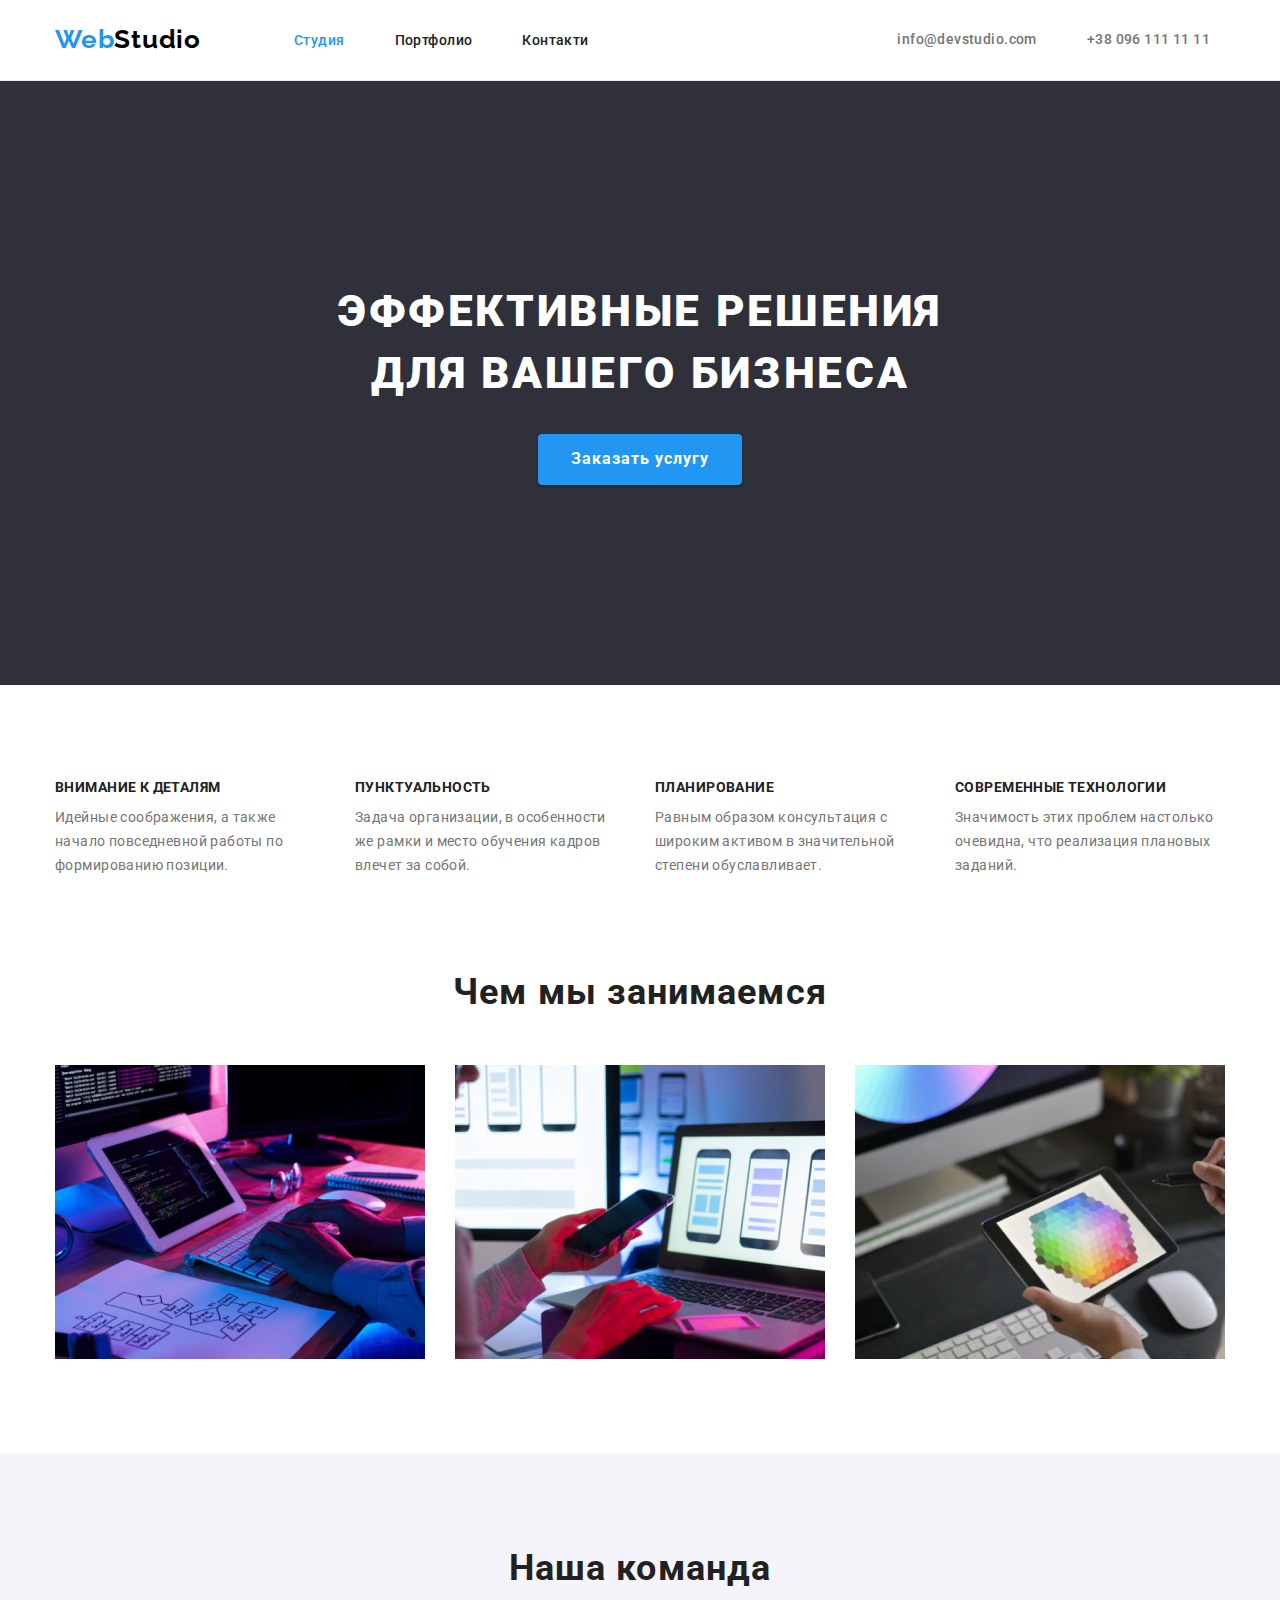
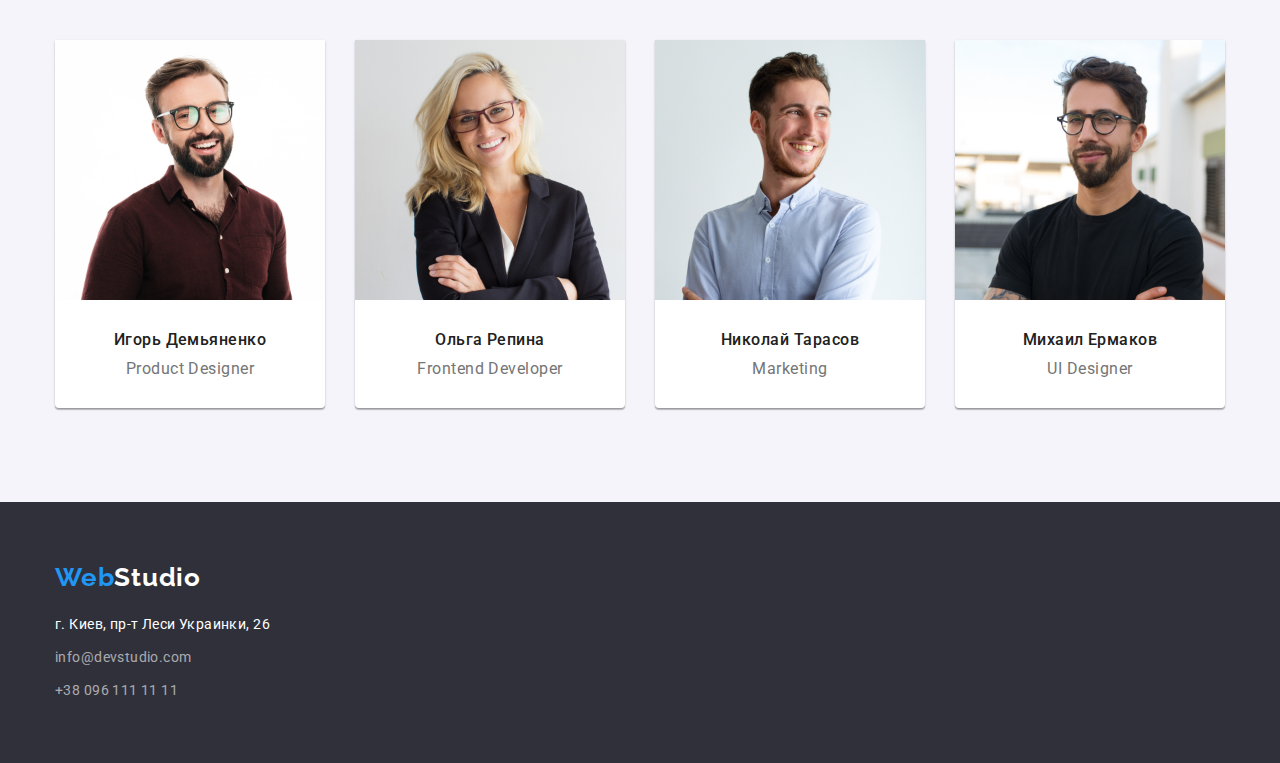
==== index.html @ 306a181d "Добавлен материал" ====
<!DOCTYPE html>
<html lang="ru">
  <head>
    <meta charset="UTF-8" />
    <meta http-equiv="X-UA-Compatible" content="IE=edge" />
    <meta name="viewport" content="width=device-width, initial-scale=1.0" />
    <link rel="preconnect" href="https://fonts.googleapis.com" />
    <link rel="preconnect" href="https://fonts.gstatic.com" crossorigin />
    <link rel="preconnect" href="https://fonts.googleapis.com" />
    <link rel="preconnect" href="https://fonts.gstatic.com" crossorigin />
    <link
      rel="stylesheet"
      href="https://cdnjs.cloudflare.com/ajax/libs/modern-normalize/1.0.0/modern-normalize.min.css"
    />
    <link rel="stylesheet" href="css/slyles.css" />
    <link
      href="https://fonts.googleapis.com/css2?family=Roboto:wght@400;500;700;900&display=swap"
      rel="stylesheet"
    />
    <link rel="preconnect" href="https://fonts.googleapis.com" />
    <link rel="preconnect" href="https://fonts.gstatic.com" crossorigin />
    <link
      href="https://fonts.googleapis.com/css2?family=Raleway:wght@700&display=swap"
      rel="stylesheet"
    />
    <link rel="stylesheet" href="css/slyles.css" />
    <title>Студия</title>
  </head>
  <body>
    <!--Шапка-->
    <header class="nav">
      <div class="container nav-container">
        <nav class="head-nav">
          <a class="logo" href="index.html">
            <span class="color-logo">Web</span>Studio</a
          >
          <ul class="navigation">
            <li class="item">
              <a class="list current" href="index.html">Студия</a>
            </li>
            <li class="item">
              <a class="list" href="portfolio.html">Портфолио</a>
            </li>
            <li class="item"><a class="list" href="#">Контакти</a></li>
          </ul>
        </nav>
        <ul class="contacts">
          <li class="item">
            <a class="header-list" href="mailto:info@devstudio.com"
              >info@devstudio.com</a
            >
          </li>
          <li class="item">
            <a class="header-list" href="tel:+380961111111"
              >+38 096 111 11 11</a
            >
          </li>
        </ul>
      </div>
    </header>
      <section class="section choice-section">
        <div class="container header-container">
          <h1 class="header">
            Эффективные решения для вашего бизнеса
          </h1>
          <button class="btn" type="button">Заказать услугу</button>
        </div>
      </section>
      <section class="section features-section">
        <div class="container features-container">
          <h2 class="visually-hidden">Особенности</h2>
          <ul class="main-list">
            <li class="item-list">
              <h3 class="action">Внимание к деталям</h3>
              <p class="description">
                Идейные соображения, а также начало повседневной работы по
                формированию позиции.
              </p>
            </li>
            <li class="item-list">
              <h3 class="action">Пунктуальность</h3>
              <p class="description">
                Задача организации, в особенности же рамки и место обучения
                кадров влечет за собой.
              </p>
            </li>
            <li class="item-list">
              <h3 class="action">Планирование</h3>
              <p class="description">
                Равным образом консультация с широким активом в значительной
                степени обуславливает.
              </p>
            </li>
            <li class="item-list">
              <h3 class="action">Современные технологии</h3>
              <p class="description">
                Значимость этих проблем настолько очевидна, что реализация
                плановых заданий.
              </p>
            </li>
          </ul>
        </div>
      </section>
      <section class="section about-section">
        <div class="container about-container">
          <h2 class="about">Чем мы занимаемся</h2>
          <ul class="img-box">
            <li class="img">
              <img
                src="images/box1.jpg"
                alt="написание кода"
                width="370"
                height="294"
              />
            </li>
            <li class="img">
              <img
                src="images/box2.jpg"
                alt="просмотр страницы с телефона"
                width="370"
                height="294"
              />
            </li>
            <li class="img">
              <img
                src="images/box3.jpg"
                alt="выбор цвета в цветовой гамме"
                width="370"
                height="294"
              />
            </li>
          </ul>
        </div>
      </section>
      <section class="section team-section">
        <div class="container team-container">
          <h2 class="team">Наша команда</h2>
          <ul class="title-team">
            <li class="img-team">
                  <img
                    src="images/img1.jpg"
                    alt="Игорь Демьяненко Product Designer"
                    width="270"
                    height="260"
                  />
                <div class="card-content">
                  <h3 class="person">Игорь Демьяненко</h3>
                  <p class="speciality">Product Designer</p>
                </div>
            </li>
            <li class="img-team">
                  <img
                    src="images/img2.jpg"
                    alt="Ольга Репина Frontend Developer"
                    width="270"
                    height="260"
                  />
                <div class="card-content">
                  <h3 class="person">Ольга Репина</h3>
                  <p class="speciality">Frontend Developer</p>
                </div>
            </li>
            <li class="img-team">
                  <img
                    src="images/img3.jpg"
                    alt="Николай Тарасов Marketing"
                    width="270"
                    height="260"
                  />
                <div class="card-content">
                  <h3 class="person">Николай Тарасов</h3>
                  <p class="speciality">Marketing</p>
                </div>
            </li>
            <li class="img-team">
                  <img
                    src="images/img4.jpg"
                    alt="Михаил Ермаков UI Designer"
                    width="270"
                    height="260"
                  />
                <div class="card-content">
                  <h3 class="person">Михаил Ермаков</h3>
                  <p class="speciality">UI Designer</p>
                </div>
            </li>
          </ul>
        </div>
      </section>
    </main>
    <footer class="footer">
      <div class="container footer-container">
        <a class="logo-fotter" href="index.html" >
            <span class="color-logo-fotter">Web</span>Studio</a
          >
        <address class="address-footer">
            <ul>
              <li class="address-list">
                <a class="contact-list" href="#"
                  ><span class="map">г. Киев, пр-т Леси Украинки, 26</span></a
                >
              </li>
              <li class="address-list">
                <a class="contact-list" href="mailto:info@devstudio.com "
                  >info@devstudio.com</a
                >
              </li>
              <li class="address-list">
                <a class="contact-list" href="tel:+380961111111"
                  >+38 096 111 11 11</a>
              </li>
            </ul>
        </address>
      </div>
    </footer>
  </body>
</html>
---- css/slyles.css ----
:root {
    --color-choice:#2F303A;
    --color-main:#FFFFFF;
    --color-blue:#2196F3;
    --color-footer:#2F303A;
    --fotter-list:#FFFFFF;
    --heder-list:#212121;
    --color-text:#757575;
    --color-logo:#000000;
    --color-fotter-contact:rgba(255, 255, 255, 0.6);
    --color-button:#F5F4FA;
    --cardset-gap: 30px;
    --box-shadow:0px 1px 3px rgba(0, 0, 0, 0.12),
        0px 1px 1px rgba(0, 0, 0, 0.14),
        0px 2px 1px rgba(0, 0, 0, 0.2);
    --box-radius:0px 0px 4px 4px;
    --button-radius:4px 4px 4px 4px;
    --border-color:#EEEEEE;
    --border-color-nav:#ECECEC;
}

body {
    font-family: Roboto, sans-serif;
    color: var(--color-text);
    background-color: var(--color-main);
    font-size: 14px;
    letter-spacing: 0.03em;

}
h1,
h2,
h3,
ul,
p,
ul {
    margin: 0px;
    padding: 0px;
    list-style-type: none;
}
img {
    display: block;
    max-width: 100%;
    height: auto;
}
address {
    font-style: normal;
    /* or */
    font-style: inherit;
}
.visually-hidden {
    position: absolute;
    white-space: nowrap;
    width: 1px;
    height: 1px;
    overflow: hidden;
    border: 0;
    padding: 0;
    clip: rect(0 0 0 0);
    clip-path: inset(50%);
    margin: -1px;
}

.container {
    width: 1200px;
    margin-left: auto;
    margin-right: auto;
    padding-left: 15px;
    padding-right: 15px;
    /*outline: 2px solid tomato;*/
}
/*--.section {
    padding-top: 96px;
    padding-bottom: 96px;
}--*/
/*--Навигация--*/
.nav {
    border-bottom-style: solid;
    border-bottom-color: var(--border-color-nav);
    border-width: 1px;
}
.nav-container {
    display: flex;
    align-items: center;

}
.navigation {
    display: flex;
    margin: 0;
    margin-left: 93px;
    padding: 0;
    align-items: center;
    }
.head-nav {
    display: flex;
    margin: 0;
}
.head-nav .logo {
    padding-top: 24px;
    padding-bottom: 25px;
}
.list {
    padding-top: 32px;
    padding-bottom: 32px;
}

.head-nav .item + .item {
    margin-left: 50px;
}
.contacts .item + .item {
    margin-left: 50px;
}
.contacts {
  display: flex;
  margin: 0;
  margin-left: auto;
  padding: 0;
  padding-left: 15px;
  padding-right: 15px
}
/*--Секции--*/
.section {
    padding-top: 94px;
    padding-bottom: 94px;
}
.header-container {
        width: 1200px;
        margin-left: auto;
        margin-right: auto;
        padding-left: 15px;
        padding-right: 15px;
}
.choice-section {
    display: block;
    text-align: center;
}
.choice-section {
    background-color: var(--color-choice);
    padding-bottom: 200px;
    padding-top: 200px;
}
.main-list {
    display: flex;
    flex-wrap: wrap;
}
.item-list {
    width: 270px;
    margin-right: 30px;
}
.item-list:nth-child(4n){
    margin-right: 0;
}

.header {
    font-weight: 900;
    font-size: 44px;
    line-height: 1.4;
    color: var(--color-main);
    text-transform: uppercase;
    letter-spacing: 0.06em;
    margin-bottom: 30px;
    width: 696px;
    margin: 0 auto;
}
.img-box {
    display: flex;
    flex-wrap:wrap;
}
.img {
    width: 370px;
    margin-right: 30px;
}
.img:nth-child(3n) {
    margin-right: 0;
}


.team-container {
    /*display: flex;
    flex-wrap: wrap;*/
    /*text-align: center;*/

}

.title-team {
    display: flex;
    flex-wrap: wrap;
    margin-left: calc( -1 * var(--cardset-gap));
    text-align: center;
    margin-top: 50px;
   
}

 .title-team > .img-team {
    flex-basis: calc(100%/4 - var(--cardset-gap));
    margin-left: var(--cardset-gap);
    background-color: var(--color-main);
    box-shadow: var(--box-shadow);
    border-radius: var(--box-radius);
}


.team-section {
    padding-top: 94px;
    padding-bottom: 94px;
    background-color: var(--color-button);
}
.card-content {
    padding-top: 30px;
    padding-bottom: 30px;
    
}


.logo-thumd {
    /*padding-top: 60px;*/
}
.address-footer {
    margin-top: 20px;
}

.address-list:not(:last-child) {
    margin-bottom: 9px;
}

.logo {
    font-family: 'Raleway', sans-serif;
    font-weight: 700;
    font-size: 26px;
    text-decoration: none;
    line-height: 1.2;
    letter-spacing: 0.03em;
    color: var(--color-logo);
}
.color-logo {
    color: var(--color-blue);
    text-decoration: none;
}
.logo-fotter {
    font-family: 'Raleway', sans-serif;
    font-weight: 700;
    font-size: 26px;
    text-decoration: none;
    line-height: 1.2;
    letter-spacing: 0.03em;
    color: var(--color-main);
    /*margin-top: 60px;
    margin-bottom: 20px;*/
}
.color-logo-fotter {
    color: var(--color-blue);
    text-decoration: none;
    margin-top: 60px;
    margin-bottom: 20px;
}
.navigation {
    font-weight: 500;
    font-size: 14px;
    line-height: 1.2;
    color: var(--heder-list);
}

.list {
    color: var(--header-list);
    text-decoration: none;

}
.list:hover {
    color: var(--color-blue);
    }
.list:focus {
    color: var(--color-main);
}
.current ,.list:hover ,.list:focus {
    color: var(--color-blue);
}

.header-list {
    color: var(--color-text);
    font-weight: 500;
    font-size: 14px;
    line-height: 1.7;
    text-decoration: none;
    letter-spacing: 0.03em;
    padding-top: 32px;
    padding-bottom: 32px;
}
.header-list:hover {
    color: var(--color-blue);
}
.header-list:focus {
    color: var(--color-blue);
}
.action {
    font-size: 14px;
    line-height: 1.2;
    text-transform: uppercase;
    color: var(--heder-list);
    letter-spacing: 0.03em;
}
.description {
    font-size: 14px;
    line-height: 1.7;
    color: var(--color-text);
    letter-spacing: 0.03em;
    margin-top: 10px;
}
.about {
    font-weight: 700;
    font-size: 36px;
    line-height: 1.2;
    color: var(--heder-list);
    letter-spacing: 0.03em;
    display: block;
    text-align: center;
    margin-bottom: 50px;
}

.about-section {
    padding-top: 0;
}

.team {
        font-weight: 700;
        font-size: 36px;
        line-height: 1.2;
        color: var(--heder-list);
        letter-spacing: 0.03em;
        display: block;
        text-align: center;
        margin: auto;
}
.person {
    font-weight: 500;
    font-size: 16px;
    line-height: 1.2;
    color: var(--heder-list);
    letter-spacing: 0.03em;
}
.speciality {
    font-family: 'Roboto', sans-serif;
        font-size: 16px;
        line-height: 1.2;
        color: var(--color-text);
        letter-spacing: 0.03em;
        margin-top: 10px;
    
}
.product {
    font-family: 'Roboto', sans-serif;
    font-weight: 700;
    font-size: 18px;
    line-height: 2;
    color: var(--heder-list);
    letter-spacing: 0.06em;
    margin-bottom: 4px;
}
.type {
    font-family: 'Roboto', sans-serif;
        font-size: 16px;
        line-height: 1.9;
        color: var(--color-text);
        letter-spacing: 0.03em;
}
.button {
    color: var(--color-logo);
    background-color: var(--color-button);
    border: 1px solid transparent;
    cursor: pointer;
    font-family: 'Roboto', sans-serif;
    font-style: normal;
    font-weight: 500;
    font-size: 16px;
    line-height: 1.6;
    letter-spacing: 0.03em;
}
.btn {
    background-color: var(--color-blue);
    border: 1px solid transparent;
    cursor: pointer;
    color: var(--color-main);
    font-family: 'Roboto', sans-serif;
    font-style: normal;
    font-weight: 700;
    font-size: 16px;
    line-height: 1.8;
    letter-spacing: 0.06em;
    box-shadow: var(--box-shadow);
    border-radius: var(--button-radius);
    padding: 10px 32px;
    margin-top: 30px;
}
.filter {
    color: var(--color-logo);
    font-family: Roboto, sans-serif;
}
.button:hover {
background-color: var(--color-blue);
color: var(--fotter-list);
box-shadow: var(--box-shadow);
}
.button:focus {
color: var(--fotter-list);
background-color: var(--color-blue);
box-shadow: var(--box-shadow);
}
.filter .button:active {
color: var(--fotter-list);
background-color: var(--color-blue);
}
.footer {
    color: var(--fotter-list);
    background-color: var(--color-footer);
    padding-top: 60px;
    padding-bottom: 60px;
}
.contact-list {
    color: var(--color-fotter-contact);
    font-style: normal;
    font-size: 14px;
    line-height: 1.7;
    text-decoration: none;
    letter-spacing: 0.03em;
}
.contact-list:hover { 
    color: var(--color-blue);
}
.contact-list:focus {
color: var(--fotter-list);
}
.map {
    color: var(--color-main);
    font-style: normal;
    font-size: 14px;
    line-height: 1.7;
    letter-spacing: 0.03em;
}

/*Портфолио*/

.filter {
    display: flex;
    justify-content: center;
    margin-bottom: 50px;
}
.button {
    margin-left: 8px;
    /*box-shadow: var(--box-shadow);*/
    border-radius: var(--button-radius);
    padding: 6px 22px;
}

.app-list {
display: flex;
flex-wrap: wrap;
margin-left: calc(-1 * var(--cardset-gap));
}
.app-list > .item-app {
    flex-basis: calc(100%/3 - var(--cardset-gap));
    margin-left: var(--cardset-gap);
    margin-top: 30px;
    background-color: var(--color-main);
}

.app-content {
    padding-top: 20px;
    padding-right: 24px;
    padding-bottom: 20px;
    padding-left: 24px;
    border-right: solid 1px var(--border-color);
    border-bottom: solid 1px var(--border-color);
    border-left: solid 1px var(--border-color);
}
---- css/slyles.css ----
:root {
    --color-choice:#2F303A;
    --color-main:#FFFFFF;
    --color-blue:#2196F3;
    --color-footer:#2F303A;
    --fotter-list:#FFFFFF;
    --heder-list:#212121;
    --color-text:#757575;
    --color-logo:#000000;
    --color-fotter-contact:rgba(255, 255, 255, 0.6);
    --color-button:#F5F4FA;
    --cardset-gap: 30px;
    --box-shadow:0px 1px 3px rgba(0, 0, 0, 0.12),
        0px 1px 1px rgba(0, 0, 0, 0.14),
        0px 2px 1px rgba(0, 0, 0, 0.2);
    --box-radius:0px 0px 4px 4px;
    --button-radius:4px 4px 4px 4px;
    --border-color:#EEEEEE;
    --border-color-nav:#ECECEC;
}

body {
    font-family: Roboto, sans-serif;
    color: var(--color-text);
    background-color: var(--color-main);
    font-size: 14px;
    letter-spacing: 0.03em;

}
h1,
h2,
h3,
ul,
p,
ul {
    margin: 0px;
    padding: 0px;
    list-style-type: none;
}
img {
    display: block;
    max-width: 100%;
    height: auto;
}
address {
    font-style: normal;
    /* or */
    font-style: inherit;
}
.visually-hidden {
    position: absolute;
    white-space: nowrap;
    width: 1px;
    height: 1px;
    overflow: hidden;
    border: 0;
    padding: 0;
    clip: rect(0 0 0 0);
    clip-path: inset(50%);
    margin: -1px;
}

.container {
    width: 1200px;
    margin-left: auto;
    margin-right: auto;
    padding-left: 15px;
    padding-right: 15px;
    /*outline: 2px solid tomato;*/
}
/*--.section {
    padding-top: 96px;
    padding-bottom: 96px;
}--*/
/*--Навигация--*/
.nav {
    border-bottom-style: solid;
    border-bottom-color: var(--border-color-nav);
    border-width: 1px;
}
.nav-container {
    display: flex;
    align-items: center;

}
.navigation {
    display: flex;
    margin: 0;
    margin-left: 93px;
    padding: 0;
    align-items: center;
    }
.head-nav {
    display: flex;
    margin: 0;
}
.head-nav .logo {
    padding-top: 24px;
    padding-bottom: 25px;
}
.list {
    padding-top: 32px;
    padding-bottom: 32px;
}

.head-nav .item + .item {
    margin-left: 50px;
}
.contacts .item + .item {
    margin-left: 50px;
}
.contacts {
  display: flex;
  margin: 0;
  margin-left: auto;
  padding: 0;
  padding-left: 15px;
  padding-right: 15px
}
/*--Секции--*/
.section {
    padding-top: 94px;
    padding-bottom: 94px;
}
.header-container {
        width: 1200px;
        margin-left: auto;
        margin-right: auto;
        padding-left: 15px;
        padding-right: 15px;
}
.choice-section {
    display: block;
    text-align: center;
}
.choice-section {
    background-color: var(--color-choice);
    padding-bottom: 200px;
    padding-top: 200px;
}
.main-list {
    display: flex;
    flex-wrap: wrap;
}
.item-list {
    width: 270px;
    margin-right: 30px;
}
.item-list:nth-child(4n){
    margin-right: 0;
}

.header {
    font-weight: 900;
    font-size: 44px;
    line-height: 1.4;
    color: var(--color-main);
    text-transform: uppercase;
    letter-spacing: 0.06em;
    margin-bottom: 30px;
    width: 696px;
    margin: 0 auto;
}
.img-box {
    display: flex;
    flex-wrap:wrap;
}
.img {
    width: 370px;
    margin-right: 30px;
}
.img:nth-child(3n) {
    margin-right: 0;
}


.team-container {
    /*display: flex;
    flex-wrap: wrap;*/
    /*text-align: center;*/

}

.title-team {
    display: flex;
    flex-wrap: wrap;
    margin-left: calc( -1 * var(--cardset-gap));
    text-align: center;
    margin-top: 50px;
   
}

 .title-team > .img-team {
    flex-basis: calc(100%/4 - var(--cardset-gap));
    margin-left: var(--cardset-gap);
    background-color: var(--color-main);
    box-shadow: var(--box-shadow);
    border-radius: var(--box-radius);
}


.team-section {
    padding-top: 94px;
    padding-bottom: 94px;
    background-color: var(--color-button);
}
.card-content {
    padding-top: 30px;
    padding-bottom: 30px;
    
}


.logo-thumd {
    /*padding-top: 60px;*/
}
.address-footer {
    margin-top: 20px;
}

.address-list:not(:last-child) {
    margin-bottom: 9px;
}

.logo {
    font-family: 'Raleway', sans-serif;
    font-weight: 700;
    font-size: 26px;
    text-decoration: none;
    line-height: 1.2;
    letter-spacing: 0.03em;
    color: var(--color-logo);
}
.color-logo {
    color: var(--color-blue);
    text-decoration: none;
}
.logo-fotter {
    font-family: 'Raleway', sans-serif;
    font-weight: 700;
    font-size: 26px;
    text-decoration: none;
    line-height: 1.2;
    letter-spacing: 0.03em;
    color: var(--color-main);
    /*margin-top: 60px;
    margin-bottom: 20px;*/
}
.color-logo-fotter {
    color: var(--color-blue);
    text-decoration: none;
    margin-top: 60px;
    margin-bottom: 20px;
}
.navigation {
    font-weight: 500;
    font-size: 14px;
    line-height: 1.2;
    color: var(--heder-list);
}

.list {
    color: var(--header-list);
    text-decoration: none;

}
.list:hover {
    color: var(--color-blue);
    }
.list:focus {
    color: var(--color-main);
}
.current ,.list:hover ,.list:focus {
    color: var(--color-blue);
}

.header-list {
    color: var(--color-text);
    font-weight: 500;
    font-size: 14px;
    line-height: 1.7;
    text-decoration: none;
    letter-spacing: 0.03em;
    padding-top: 32px;
    padding-bottom: 32px;
}
.header-list:hover {
    color: var(--color-blue);
}
.header-list:focus {
    color: var(--color-blue);
}
.action {
    font-size: 14px;
    line-height: 1.2;
    text-transform: uppercase;
    color: var(--heder-list);
    letter-spacing: 0.03em;
}
.description {
    font-size: 14px;
    line-height: 1.7;
    color: var(--color-text);
    letter-spacing: 0.03em;
    margin-top: 10px;
}
.about {
    font-weight: 700;
    font-size: 36px;
    line-height: 1.2;
    color: var(--heder-list);
    letter-spacing: 0.03em;
    display: block;
    text-align: center;
    margin-bottom: 50px;
}

.about-section {
    padding-top: 0;
}

.team {
        font-weight: 700;
        font-size: 36px;
        line-height: 1.2;
        color: var(--heder-list);
        letter-spacing: 0.03em;
        display: block;
        text-align: center;
        margin: auto;
}
.person {
    font-weight: 500;
    font-size: 16px;
    line-height: 1.2;
    color: var(--heder-list);
    letter-spacing: 0.03em;
}
.speciality {
    font-family: 'Roboto', sans-serif;
        font-size: 16px;
        line-height: 1.2;
        color: var(--color-text);
        letter-spacing: 0.03em;
        margin-top: 10px;
    
}
.product {
    font-family: 'Roboto', sans-serif;
    font-weight: 700;
    font-size: 18px;
    line-height: 2;
    color: var(--heder-list);
    letter-spacing: 0.06em;
    margin-bottom: 4px;
}
.type {
    font-family: 'Roboto', sans-serif;
        font-size: 16px;
        line-height: 1.9;
        color: var(--color-text);
        letter-spacing: 0.03em;
}
.button {
    color: var(--color-logo);
    background-color: var(--color-button);
    border: 1px solid transparent;
    cursor: pointer;
    font-family: 'Roboto', sans-serif;
    font-style: normal;
    font-weight: 500;
    font-size: 16px;
    line-height: 1.6;
    letter-spacing: 0.03em;
}
.btn {
    background-color: var(--color-blue);
    border: 1px solid transparent;
    cursor: pointer;
    color: var(--color-main);
    font-family: 'Roboto', sans-serif;
    font-style: normal;
    font-weight: 700;
    font-size: 16px;
    line-height: 1.8;
    letter-spacing: 0.06em;
    box-shadow: var(--box-shadow);
    border-radius: var(--button-radius);
    padding: 10px 32px;
    margin-top: 30px;
}
.filter {
    color: var(--color-logo);
    font-family: Roboto, sans-serif;
}
.button:hover {
background-color: var(--color-blue);
color: var(--fotter-list);
box-shadow: var(--box-shadow);
}
.button:focus {
color: var(--fotter-list);
background-color: var(--color-blue);
box-shadow: var(--box-shadow);
}
.filter .button:active {
color: var(--fotter-list);
background-color: var(--color-blue);
}
.footer {
    color: var(--fotter-list);
    background-color: var(--color-footer);
    padding-top: 60px;
    padding-bottom: 60px;
}
.contact-list {
    color: var(--color-fotter-contact);
    font-style: normal;
    font-size: 14px;
    line-height: 1.7;
    text-decoration: none;
    letter-spacing: 0.03em;
}
.contact-list:hover { 
    color: var(--color-blue);
}
.contact-list:focus {
color: var(--fotter-list);
}
.map {
    color: var(--color-main);
    font-style: normal;
    font-size: 14px;
    line-height: 1.7;
    letter-spacing: 0.03em;
}

/*Портфолио*/

.filter {
    display: flex;
    justify-content: center;
    margin-bottom: 50px;
}
.button {
    margin-left: 8px;
    /*box-shadow: var(--box-shadow);*/
    border-radius: var(--button-radius);
    padding: 6px 22px;
}

.app-list {
display: flex;
flex-wrap: wrap;
margin-left: calc(-1 * var(--cardset-gap));
}
.app-list > .item-app {
    flex-basis: calc(100%/3 - var(--cardset-gap));
    margin-left: var(--cardset-gap);
    margin-top: 30px;
    background-color: var(--color-main);
}

.app-content {
    padding-top: 20px;
    padding-right: 24px;
    padding-bottom: 20px;
    padding-left: 24px;
    border-right: solid 1px var(--border-color);
    border-bottom: solid 1px var(--border-color);
    border-left: solid 1px var(--border-color);
}
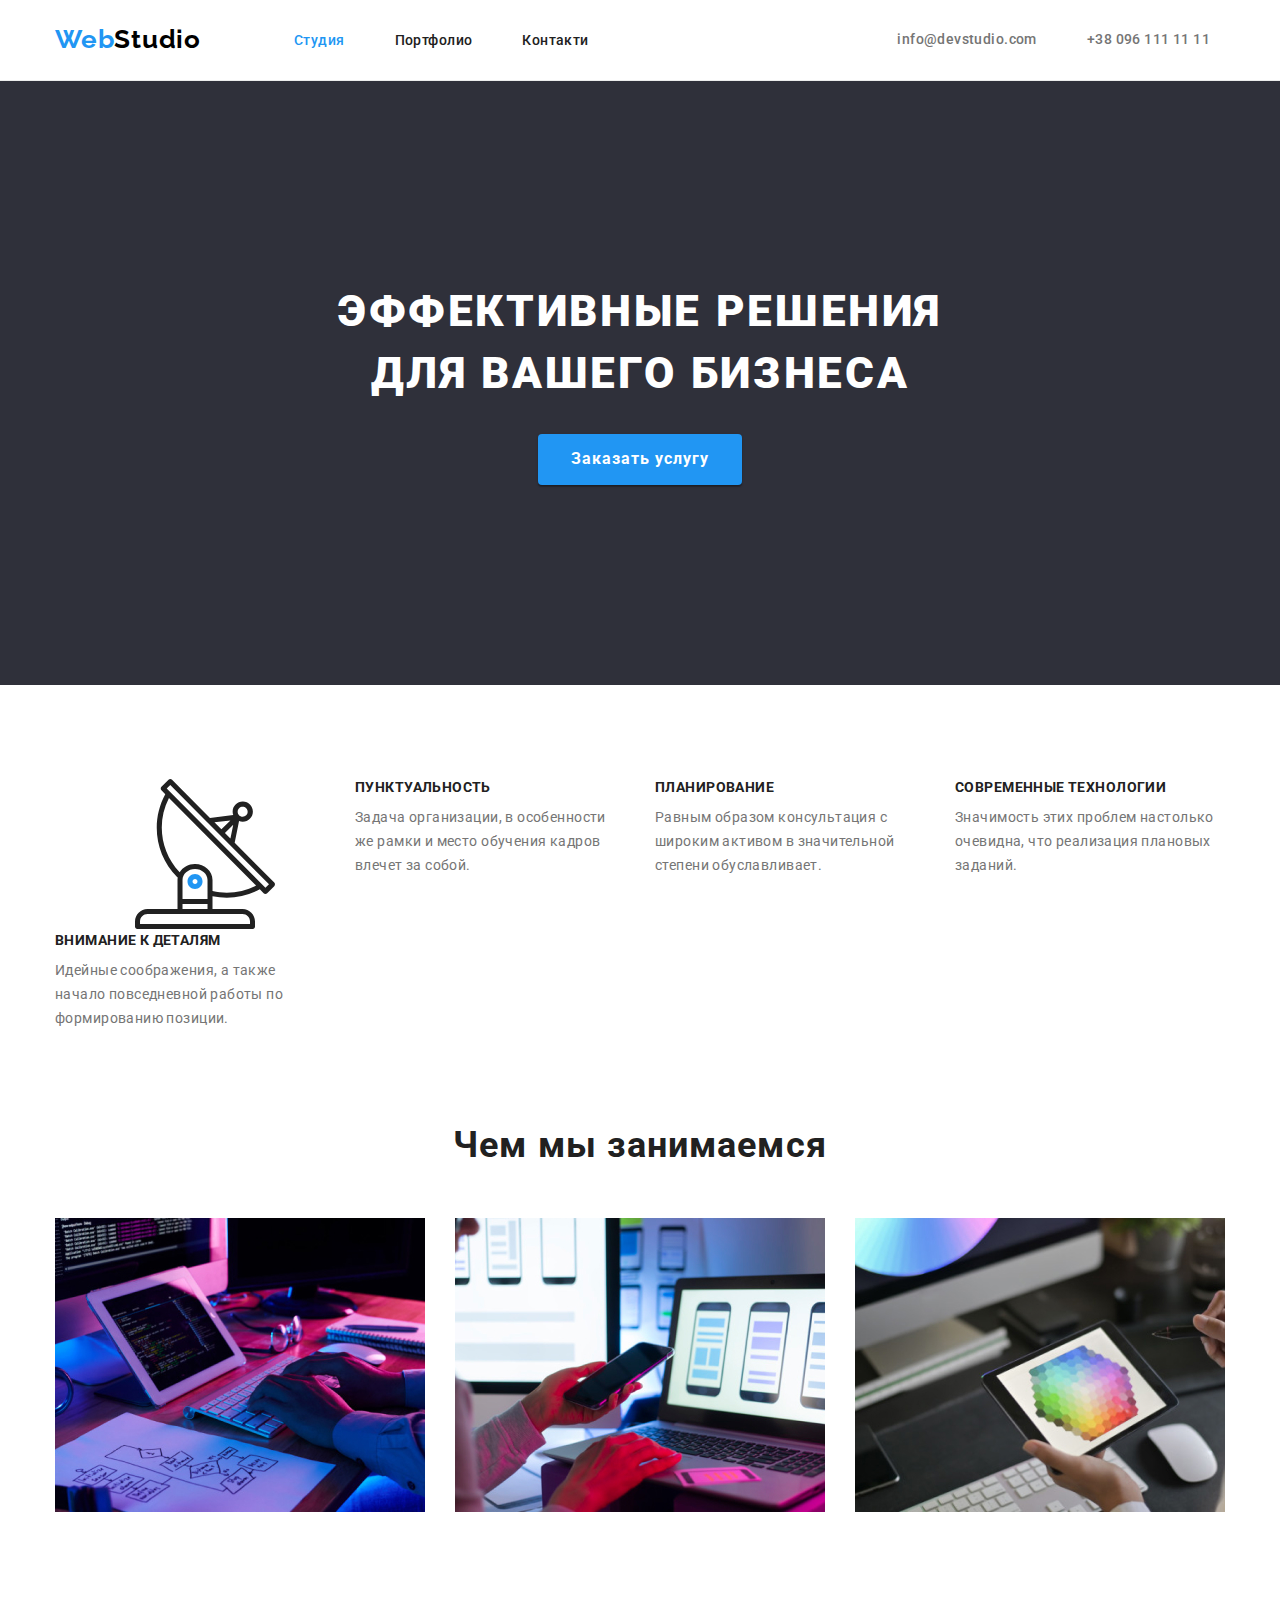
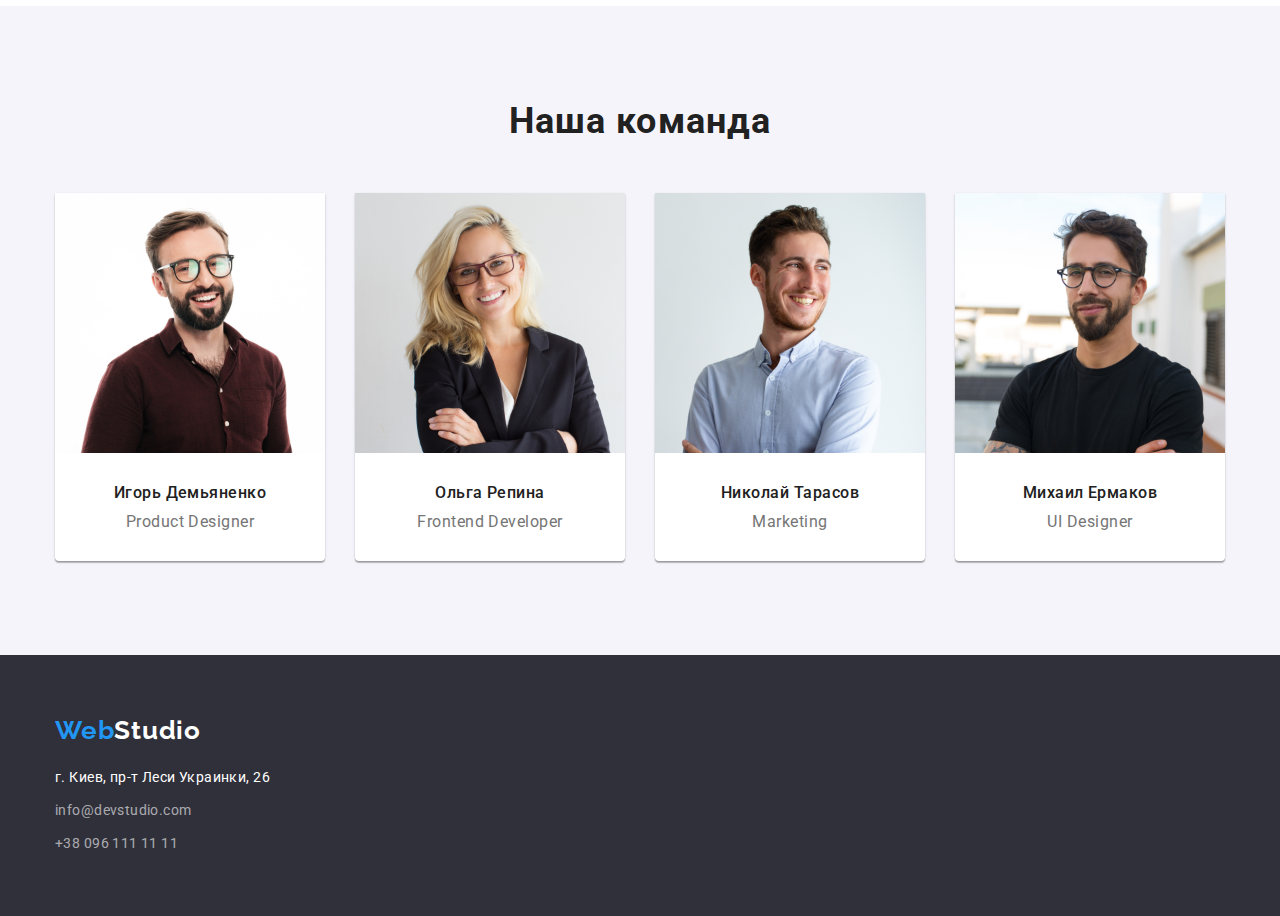
==== commit e6830e05: "Добавлена антена" ====
--- a/index.html
+++ b/index.html
@@ -71,8 +71,12 @@
           <h2 class="visually-hidden">Особенности</h2>
           <ul class="main-list">
             <li class="item-list">
-              <h3 class="action">Внимание к деталям</h3>
-              <p class="description">
+              <svg>
+                <use href="/images/symbol-defs.svg#icon-antenna"></use>
+              </svg>
+              <h3 class="action"> 
+              Внимание к деталям</h3>
+              <p class="description"> 
                 Идейные соображения, а также начало повседневной работы по
                 формированию позиции.
               </p>
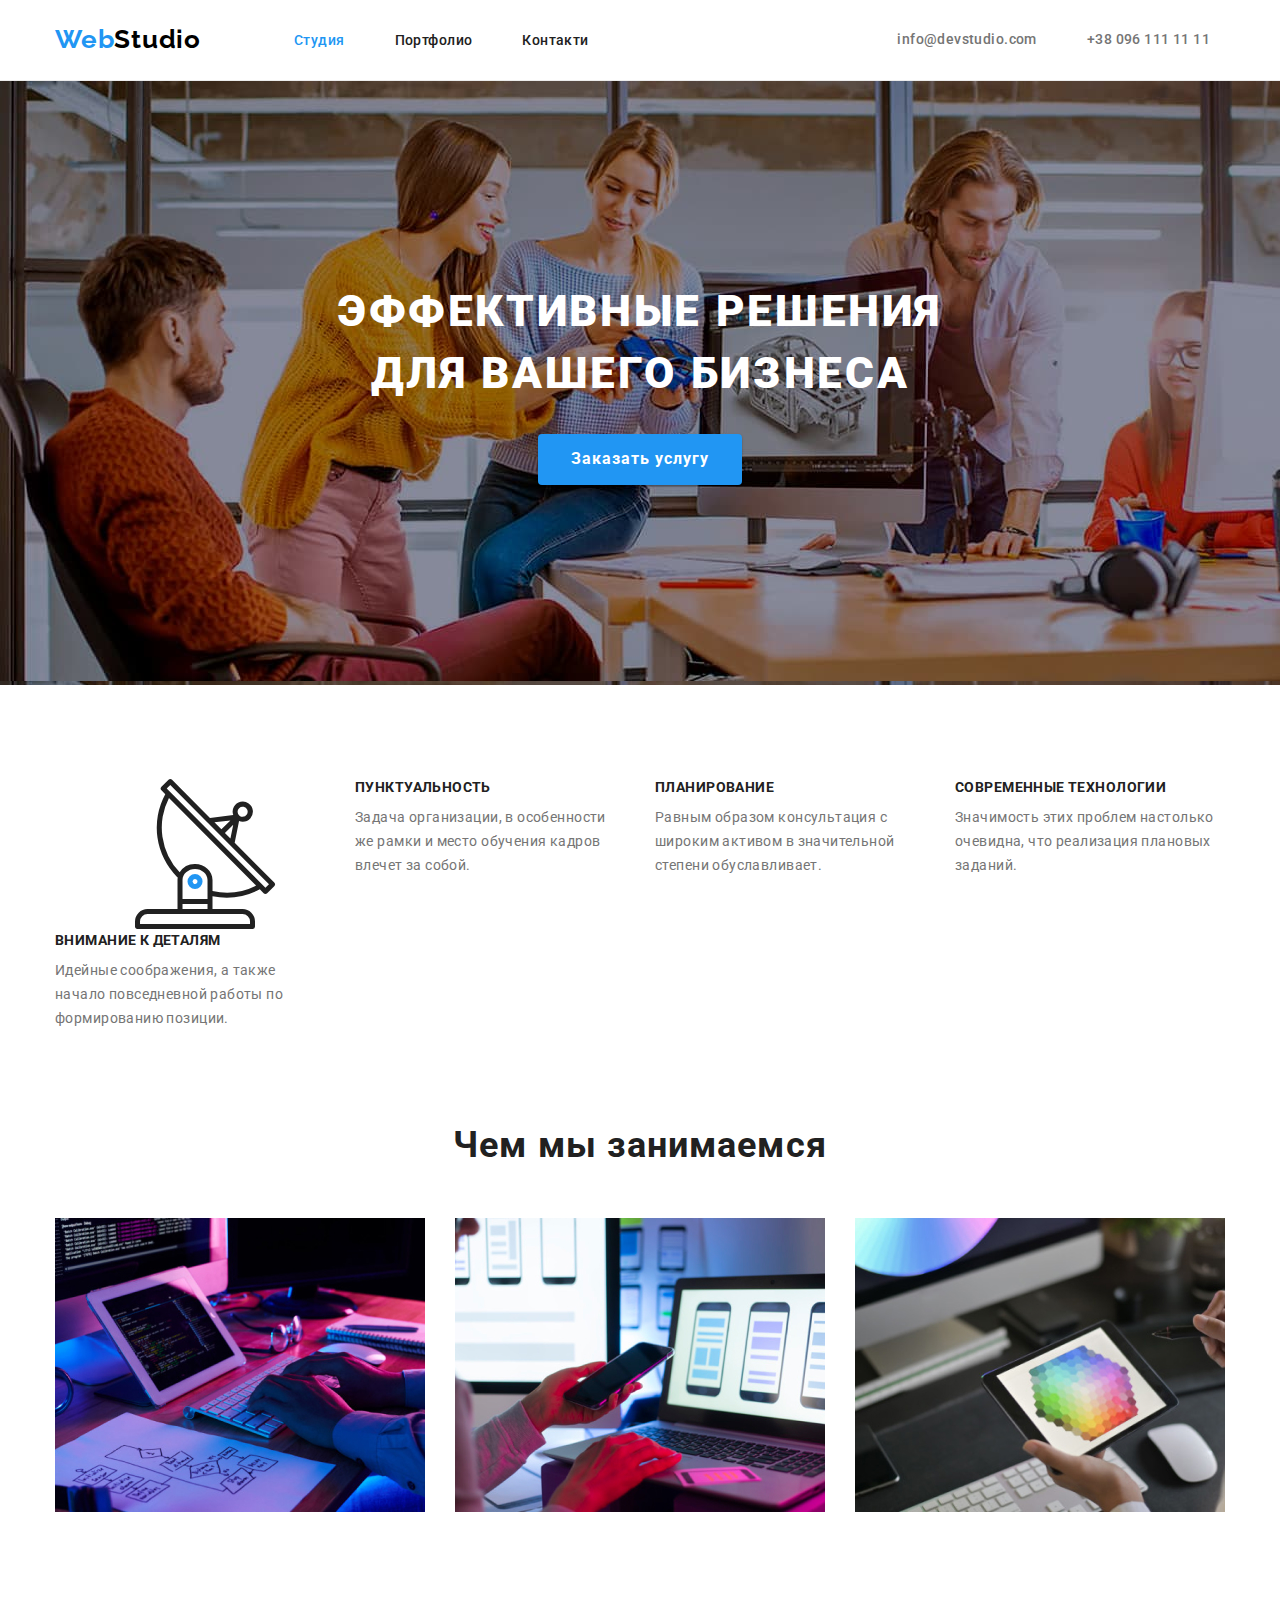
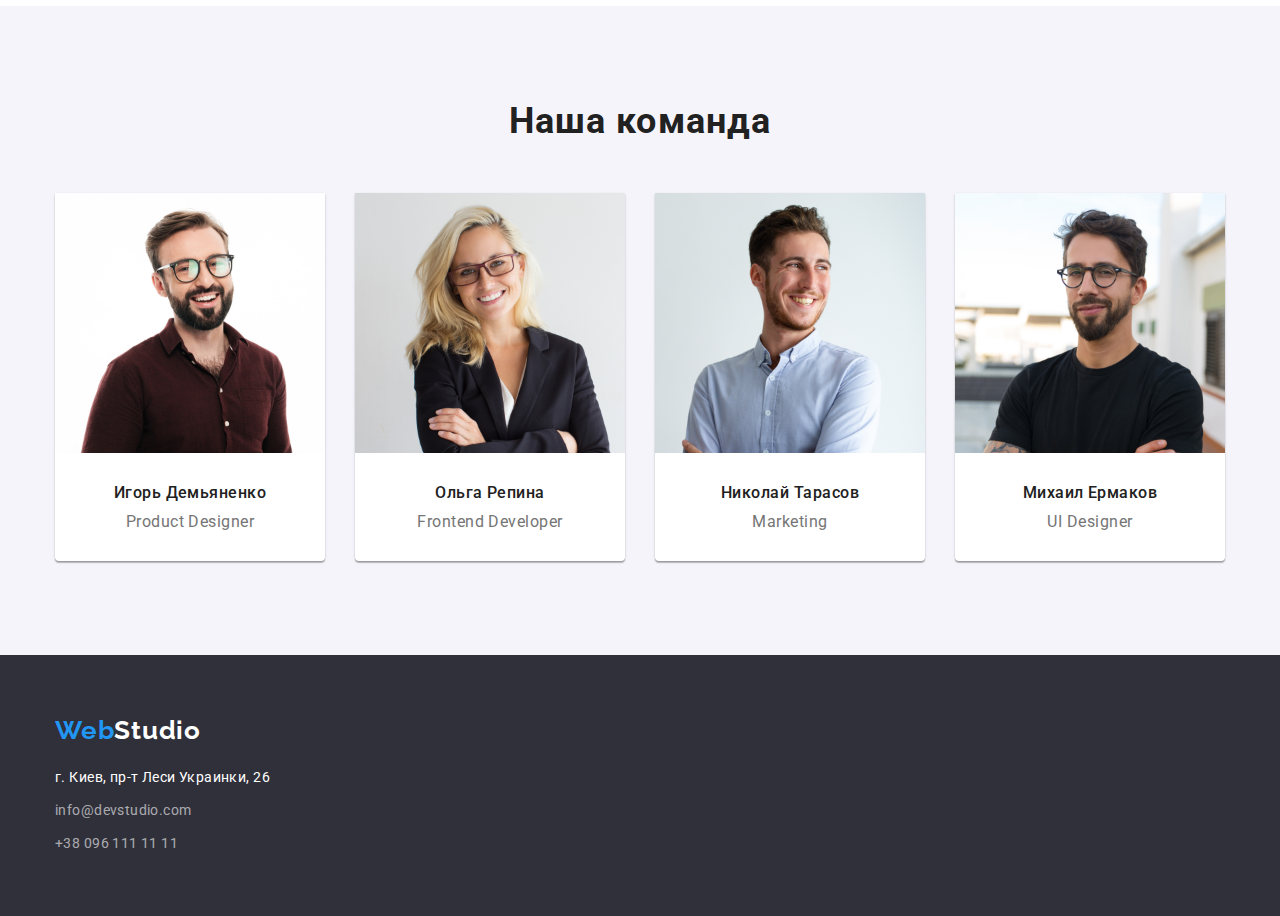
==== commit 119f8974: "добавлено изображение в геройе" ====
--- a/index.html
+++ b/index.html
@@ -71,9 +71,12 @@
           <h2 class="visually-hidden">Особенности</h2>
           <ul class="main-list">
             <li class="item-list">
-              <svg>
-                <use href="/images/symbol-defs.svg#icon-antenna"></use>
-              </svg>
+              <div class="icon">
+                <svg>
+                  <use href="./images/symbol-defsnew.svg#icon-antenna">
+                  </use>
+                </svg>
+              </div>
               <h3 class="action"> 
               Внимание к деталям</h3>
               <p class="description"> 
--- a/css/slyles.css
+++ b/css/slyles.css
@@ -137,6 +137,8 @@
     background-color: var(--color-choice);
     padding-bottom: 200px;
     padding-top: 200px;
+    max-width: 1600px;
+    background-image: url(../images/Img14.jpg);
 }
 .main-list {
     display: flex;
@@ -469,4 +471,6 @@
     border-right: solid 1px var(--border-color);
     border-bottom: solid 1px var(--border-color);
     border-left: solid 1px var(--border-color);
-}+}
+
+/* icon */
--- a/css/slyles.css
+++ b/css/slyles.css
@@ -137,6 +137,8 @@
     background-color: var(--color-choice);
     padding-bottom: 200px;
     padding-top: 200px;
+    max-width: 1600px;
+    background-image: url(../images/Img14.jpg);
 }
 .main-list {
     display: flex;
@@ -469,4 +471,6 @@
     border-right: solid 1px var(--border-color);
     border-bottom: solid 1px var(--border-color);
     border-left: solid 1px var(--border-color);
-}+}
+
+/* icon */
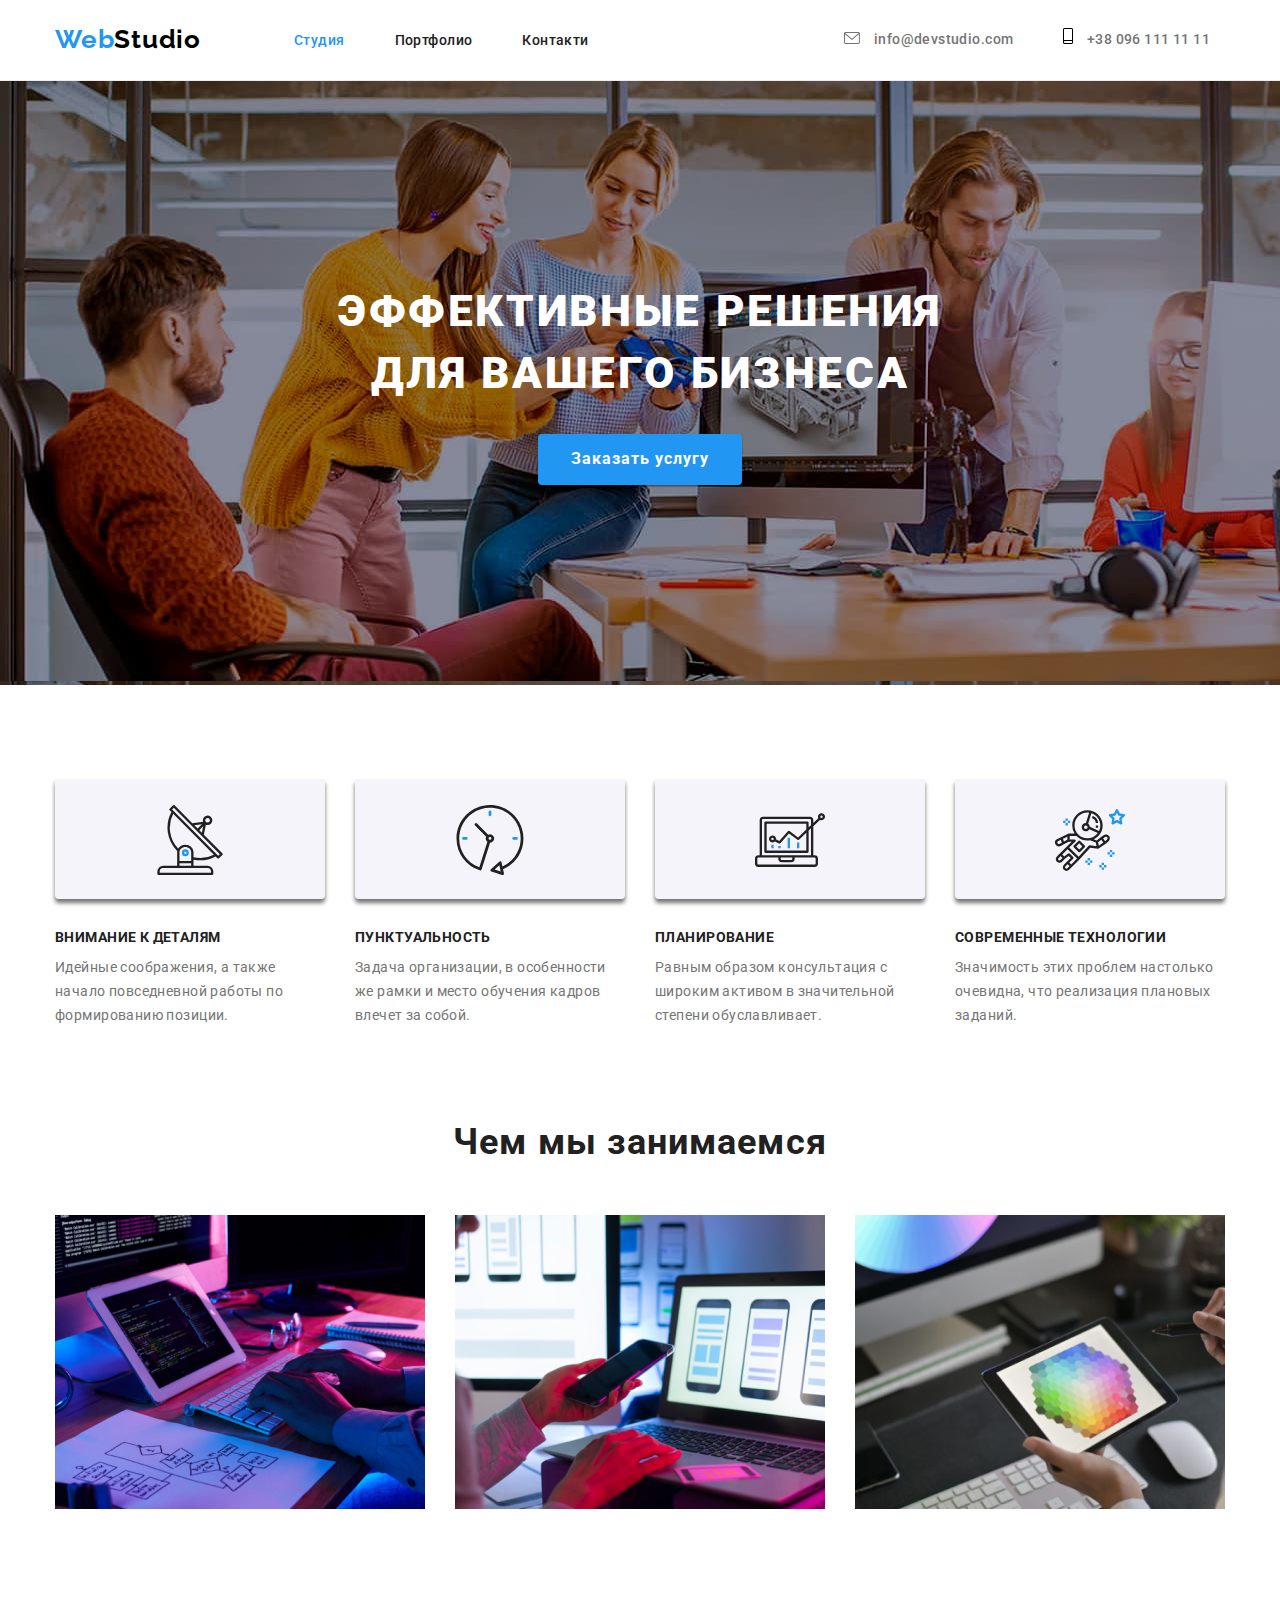
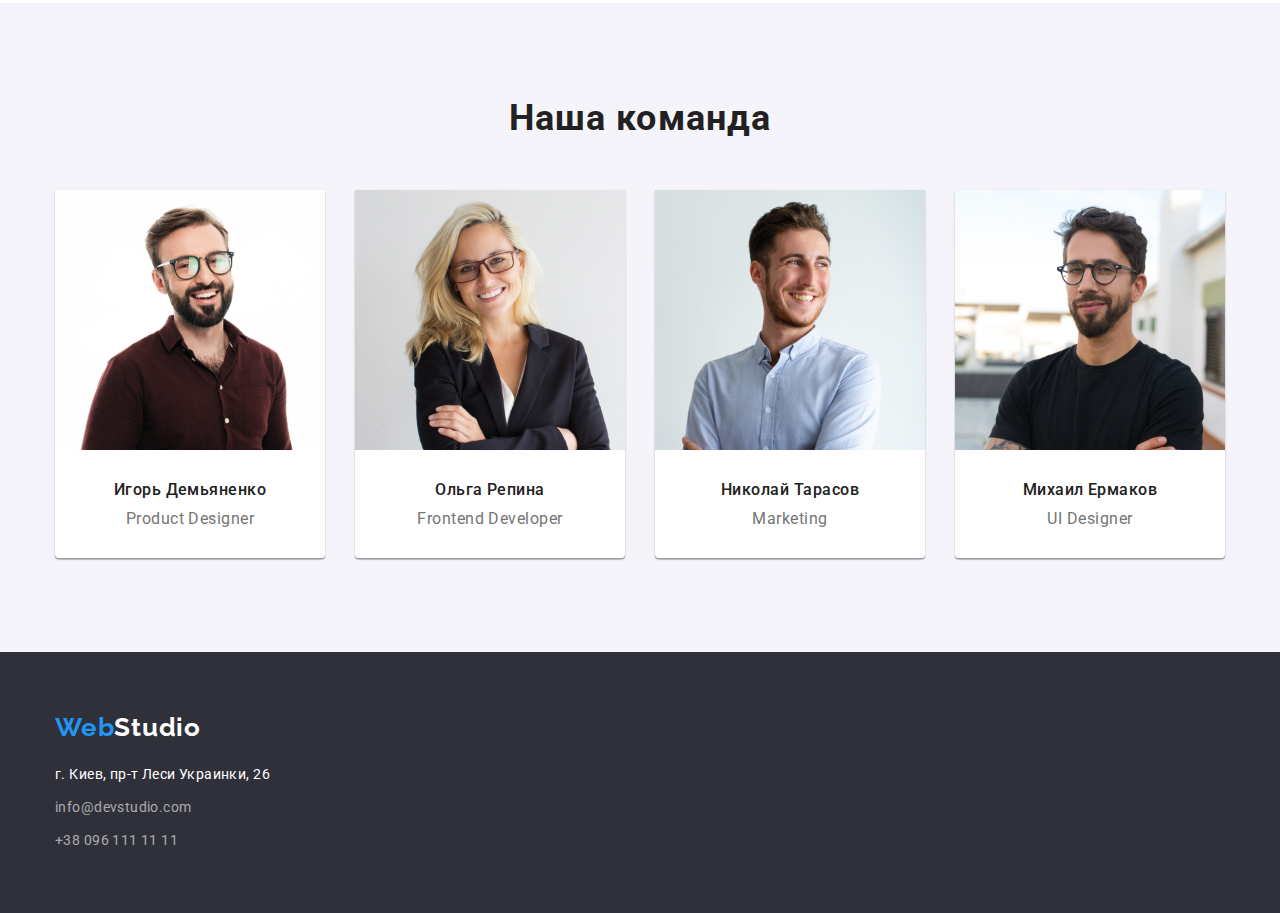
==== commit d76778f9: "Добавлени иконки в пашке" ====
--- a/index.html
+++ b/index.html
@@ -46,13 +46,21 @@
         </nav>
         <ul class="contacts">
           <li class="item">
-            <a class="header-list" href="mailto:info@devstudio.com"
-              >info@devstudio.com</a
+            <a class="header-list" href="mailto:info@devstudio.com">
+              <svg class="icon-header-envelope">
+                  <use href="./images/symbol-defsnew.svg#icon-envelope">
+                  </use>
+                </svg>
+            info@devstudio.com</a
             >
           </li>
           <li class="item">
-            <a class="header-list" href="tel:+380961111111"
-              >+38 096 111 11 11</a
+            <a class="header-list" href="tel:+380961111111">
+              <svg class="icon-header-smartphhone">
+                  <use href="./images/symbol-defsnew.svg#icon-smartphone">
+                  </use>
+                </svg>
+              +38 096 111 11 11</a
             >
           </li>
         </ul>
@@ -71,8 +79,8 @@
           <h2 class="visually-hidden">Особенности</h2>
           <ul class="main-list">
             <li class="item-list">
-              <div class="icon">
-                <svg>
+              <div class="icon-box">
+                <svg class="icon">
                   <use href="./images/symbol-defsnew.svg#icon-antenna">
                   </use>
                 </svg>
@@ -85,6 +93,12 @@
               </p>
             </li>
             <li class="item-list">
+              <div class="icon-box">
+                <svg class="icon">
+                  <use href="./images/symbol-defsnew.svg#icon-clock">
+                  </use>
+                </svg>
+              </div>
               <h3 class="action">Пунктуальность</h3>
               <p class="description">
                 Задача организации, в особенности же рамки и место обучения
@@ -92,6 +106,12 @@
               </p>
             </li>
             <li class="item-list">
+              <div class="icon-box">
+                <svg class="icon">
+                  <use href="./images/symbol-defsnew.svg#icon-diagram">
+                  </use>
+                </svg>
+              </div>
               <h3 class="action">Планирование</h3>
               <p class="description">
                 Равным образом консультация с широким активом в значительной
@@ -99,6 +119,11 @@
               </p>
             </li>
             <li class="item-list">
+              <div class="icon-box">
+                <svg class="icon">
+                  <use href="./images/symbol-defsnew.svg#icon-astronaut"></use>
+                </svg>
+              </div>
               <h3 class="action">Современные технологии</h3>
               <p class="description">
                 Значимость этих проблем настолько очевидна, что реализация
--- a/css/slyles.css
+++ b/css/slyles.css
@@ -474,3 +474,39 @@
 }
 
 /* icon */
+.icon-box {
+    display: flex;
+    flex: content;
+    justify-content: center;
+    background-color: var(--color-button);
+    width: 270px;
+    height: 120px;
+    margin-bottom: 30px;
+    border: 1px solid transparent;
+    border-radius: var(--box-radius);
+    box-shadow: 0px 4px 4px;
+}
+.icon {
+    background-color: var(--color-button);
+    width: 70px;
+    height: 70px;
+    background-position: center;
+    margin-top: 25px;
+}
+.icon-header-envelope {
+    width: 16px;
+    height: 12px;
+    fill: var(--color-text);
+    margin-right: 10px;
+}
+.header-list:hover .icon-header-envelope {
+    fill: var(--color-blue);
+}
+.icon-header-smartphhone  {
+    width: 10px;
+    height: 16px;
+    margin-right: 10px;
+}
+.header-list:hover .icon-header-smartphhone {
+    fill: var(--color-blue);
+}--- a/css/slyles.css
+++ b/css/slyles.css
@@ -474,3 +474,39 @@
 }
 
 /* icon */
+.icon-box {
+    display: flex;
+    flex: content;
+    justify-content: center;
+    background-color: var(--color-button);
+    width: 270px;
+    height: 120px;
+    margin-bottom: 30px;
+    border: 1px solid transparent;
+    border-radius: var(--box-radius);
+    box-shadow: 0px 4px 4px;
+}
+.icon {
+    background-color: var(--color-button);
+    width: 70px;
+    height: 70px;
+    background-position: center;
+    margin-top: 25px;
+}
+.icon-header-envelope {
+    width: 16px;
+    height: 12px;
+    fill: var(--color-text);
+    margin-right: 10px;
+}
+.header-list:hover .icon-header-envelope {
+    fill: var(--color-blue);
+}
+.icon-header-smartphhone  {
+    width: 10px;
+    height: 16px;
+    margin-right: 10px;
+}
+.header-list:hover .icon-header-smartphhone {
+    fill: var(--color-blue);
+}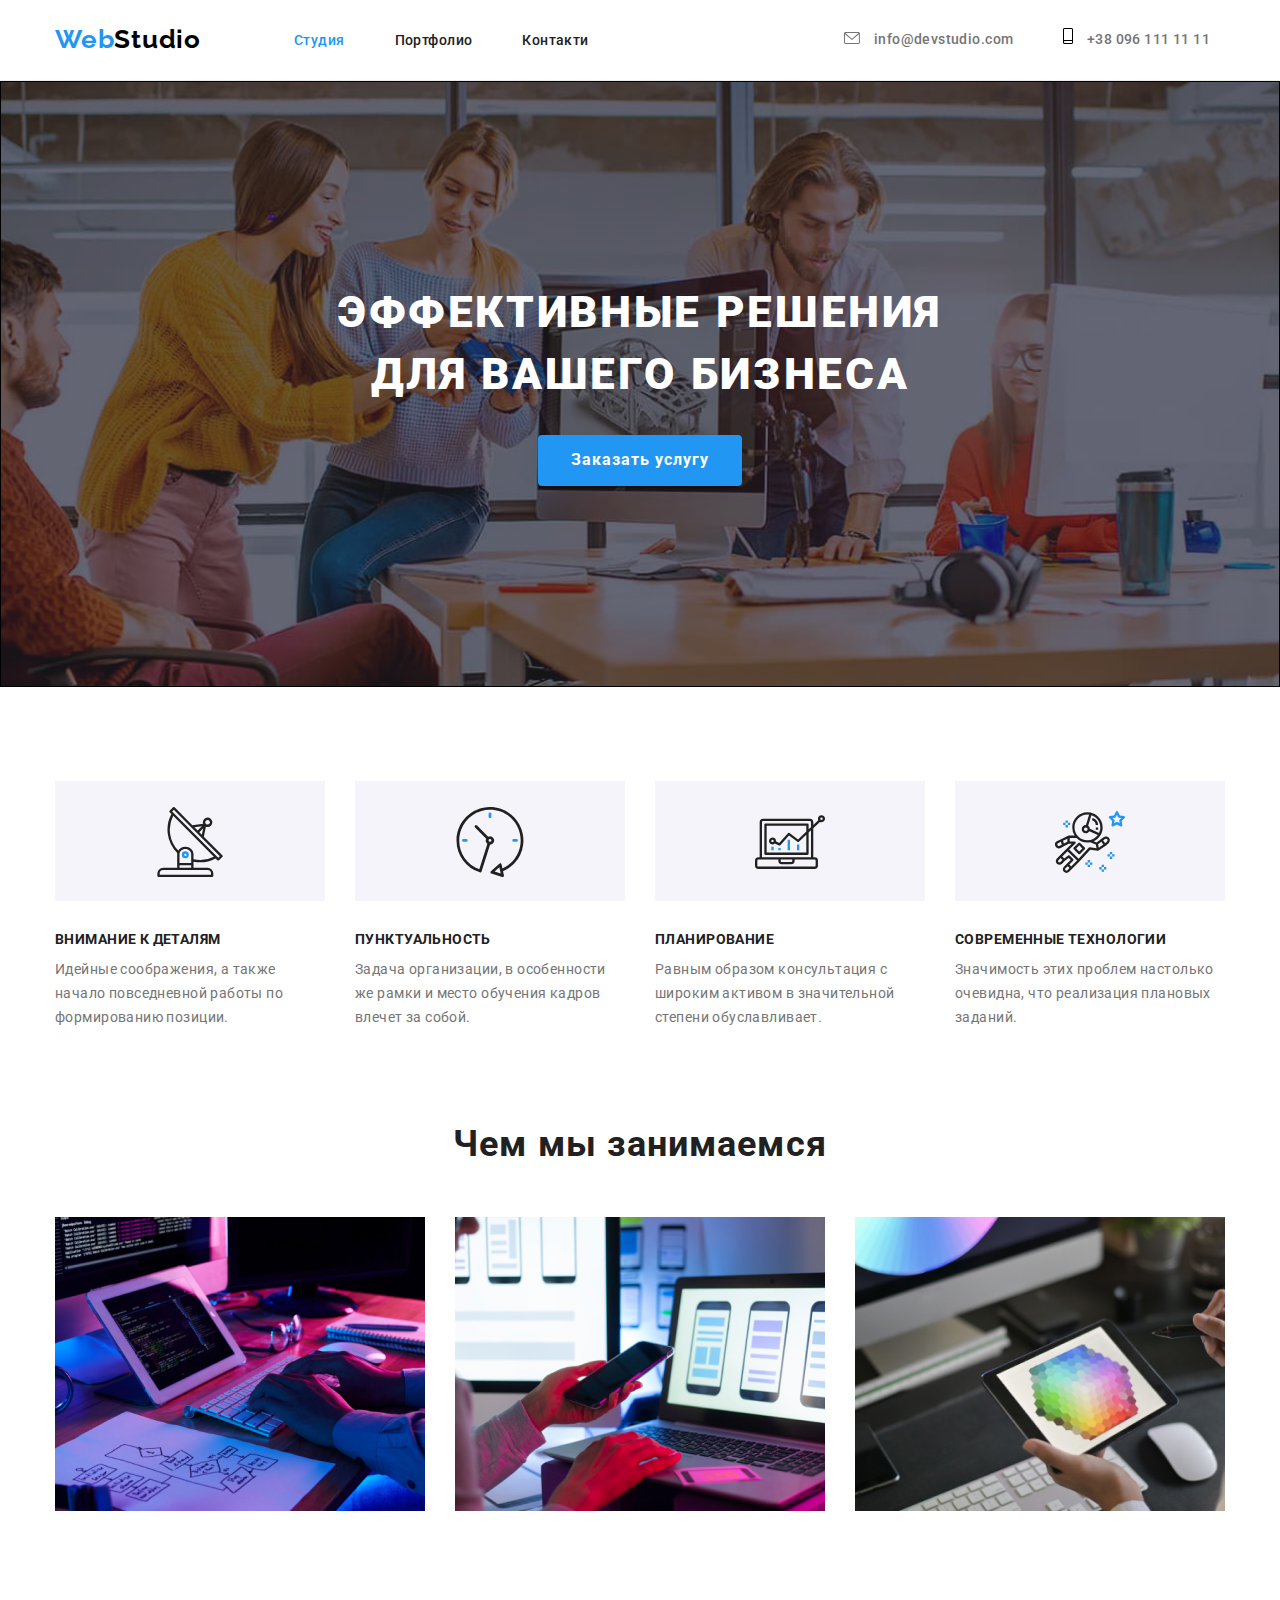
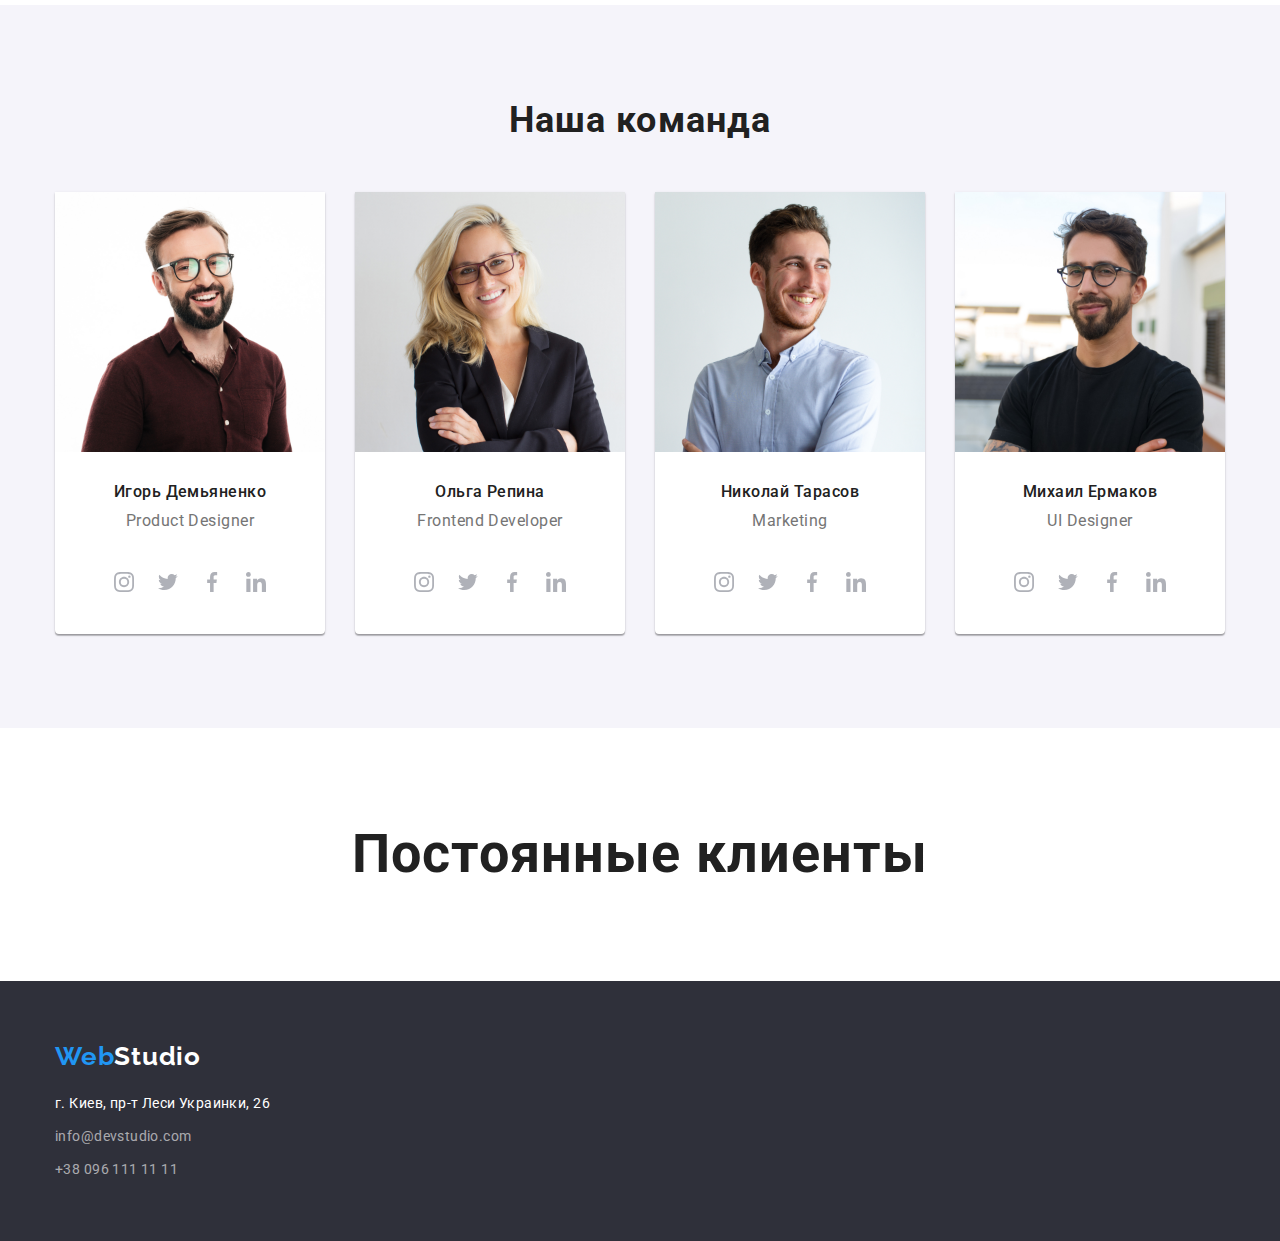
==== commit af129a70: "добавлены соц сети под карточками команды" ====
--- a/index.html
+++ b/index.html
@@ -179,6 +179,42 @@
                   <h3 class="person">Игорь Демьяненко</h3>
                   <p class="speciality">Product Designer</p>
                 </div>
+                <div class="socials">
+                  <ul class="socials-list">
+                    <li  class="socials-item">
+                      <a href="#" class="socials-link">
+                        <svg class="socials-icon" width="20px" height="20px">
+                    <use href="./images/symbol-defsnew.svg#icon-instagram">
+                    </use>
+                   </svg>
+                    </a>
+                    </li>
+                    <li class="socials-item">
+                      <a href="#" class="socials-link">
+                        <svg class="socials-icon" width="20px" height="20px">
+                    <use href="./images/symbol-defsnew.svg#icon-twitter">
+                    </use>
+                  </svg>
+                    </a>
+                    </li>
+                    <li class="socials-item">
+                      <a href="#" class="socials-link">
+                        <svg class="socials-icon" width="20px" height="20px">
+                    <use href="./images/symbol-defsnew.svg#icon-facebook">
+                    </use>
+                  </svg>
+                    </a>
+                    </li>
+                    <li class="socials-item">
+                      <a href="#" class="socials-link">
+                        <svg class="socials-icon" width="20px" height="20px">
+                    <use href="./images/symbol-defsnew.svg#icon-linkedin">
+                    </use>
+                  </svg>
+                    </a>
+                    </li>
+                  </ul>
+                </div>
             </li>
             <li class="img-team">
                   <img
@@ -191,6 +227,42 @@
                   <h3 class="person">Ольга Репина</h3>
                   <p class="speciality">Frontend Developer</p>
                 </div>
+                <div class="socials">
+                  <ul class="socials-list">
+                    <li class="socials-item">
+                      <a href="#" class="socials-link">
+                        <svg class="socials-icon" width="20px" height="20px">
+                    <use href="./images/symbol-defsnew.svg#icon-instagram">
+                    </use>
+                   </svg>
+                    </a>
+                    </li>
+                    <li class="socials-item">
+                      <a href="#" class="socials-link">
+                        <svg class="socials-icon" width="20px" height="20px">
+                    <use href="./images/symbol-defsnew.svg#icon-twitter">
+                    </use>
+                  </svg>
+                    </a>
+                    </li>
+                    <li class="socials-item">
+                      <a href="#" class="socials-link">
+                        <svg class="socials-icon" width="20px" height="20px">
+                    <use href="./images/symbol-defsnew.svg#icon-facebook">
+                    </use>
+                  </svg>
+                    </a>
+                    </li>
+                    <li class="socials-item">
+                      <a href="#" class="socials-link">
+                        <svg class="socials-icon" width="20px" height="20px">
+                    <use href="./images/symbol-defsnew.svg#icon-linkedin">
+                    </use>
+                  </svg>
+                    </a>
+                    </li>
+                  </ul>
+                </div>
             </li>
             <li class="img-team">
                   <img
@@ -203,6 +275,42 @@
                   <h3 class="person">Николай Тарасов</h3>
                   <p class="speciality">Marketing</p>
                 </div>
+                <div class="socials">
+                  <ul class="socials-list">
+                    <li class="socials-item">
+                      <a href="#" class="socials-link">
+                        <svg class="socials-icon" width="20px" height="20px">
+                    <use href="./images/symbol-defsnew.svg#icon-instagram">
+                    </use>
+                   </svg>
+                    </a>
+                    </li>
+                    <li class="socials-item">
+                      <a href="#" class="socials-link">
+                        <svg class="socials-icon" width="20px" height="20px">
+                    <use href="./images/symbol-defsnew.svg#icon-twitter">
+                    </use>
+                  </svg>
+                    </a>
+                    </li>
+                    <li class="socials-item">
+                      <a href="#" class="socials-link">
+                        <svg class="socials-icon" width="20px" height="20px">
+                    <use href="./images/symbol-defsnew.svg#icon-facebook">
+                    </use>
+                  </svg>
+                    </a>
+                    </li>
+                    <li class="socials-item">
+                      <a href="#" class="socials-link">
+                        <svg class="socials-icon" width="20px" height="20px">
+                    <use href="./images/symbol-defsnew.svg#icon-linkedin">
+                    </use>
+                  </svg>
+                    </a>
+                    </li>
+                  </ul>
+                </div>
             </li>
             <li class="img-team">
                   <img
@@ -215,10 +323,51 @@
                   <h3 class="person">Михаил Ермаков</h3>
                   <p class="speciality">UI Designer</p>
                 </div>
+                <div class="socials">
+                  <ul class="socials-list">
+                    <li class="socials-item">
+                      <a href="#" class="socials-link">
+                        <svg class="socials-icon" width="20px" height="20px">
+                    <use href="./images/symbol-defsnew.svg#icon-instagram">
+                    </use>
+                   </svg>
+                    </a>
+                    </li>
+                    <li class="socials-item">
+                      <a href="#" class="socials-link">
+                        <svg class="socials-icon" width="20px" height="20px">
+                    <use href="./images/symbol-defsnew.svg#icon-twitter">
+                    </use>
+                  </svg>
+                    </a>
+                    </li>
+                    <li class="socials-item">
+                      <a href="#" class="socials-link">
+                        <svg class="socials-icon" width="20px" height="20px">
+                    <use href="./images/symbol-defsnew.svg#icon-facebook">
+                    </use>
+                  </svg>
+                    </a>
+                    </li>
+                    <li class="socials-item">
+                      <a href="#" class="socials-link">
+                        <svg class="socials-icon" width="20px" height="20px">
+                    <use href="./images/symbol-defsnew.svg#icon-linkedin">
+                    </use>
+                  </svg>
+                    </a>
+                    </li>
+                  </ul>
+                </div>
             </li>
           </ul>
         </div>
       </section>
+      <section class="section client-section">
+        <div class="container client-container">
+          <h2>Постоянные клиенты</h2>
+        </div>
+        </section>
     </main>
     <footer class="footer">
       <div class="container footer-container">
--- a/css/slyles.css
+++ b/css/slyles.css
@@ -17,6 +17,8 @@
     --button-radius:4px 4px 4px 4px;
     --border-color:#EEEEEE;
     --border-color-nav:#ECECEC;
+    --backgroung-color-hero:#C4C4C4;
+    --fill-icon-socials: #AFB1B8;
 }
 
 body {
@@ -138,7 +140,13 @@
     padding-bottom: 200px;
     padding-top: 200px;
     max-width: 1600px;
-    background-image: url(../images/Img14.jpg);
+    background-image: linear-gradient( rgba(47,48,58,0.4) 40%, rgba(47,48,58,0.4) 40%), 
+    url(../images/Img14.jpg);
+    background-repeat: no-repeat;
+    background-size: cover;
+    background-position: center;
+    border: 1px solid var(--color-logo);
+    /* box-shadow: 0px 4px 4px rgba(0, 0, 0, 0.25); */
 }
 .main-list {
     display: flex;
@@ -483,6 +491,10 @@
     height: 120px;
     margin-bottom: 30px;
     border: 1px solid transparent;
+    /* border-radius: var(--box-radius); */
+    /* box-shadow: 0px 4px 4px; */
+}
+.icon-box:hover {
     border-radius: var(--box-radius);
     box-shadow: 0px 4px 4px;
 }
@@ -509,4 +521,44 @@
 }
 .header-list:hover .icon-header-smartphhone {
     fill: var(--color-blue);
+}
+.client-container {
+        font-weight: 700;
+        font-size: 36px;
+        line-height: 1.2;
+        color: var(--heder-list);
+        letter-spacing: 0.03em;
+        display: block;
+        text-align: center;
+        margin: auto;
+}
+.socials {
+    /* display: block;
+    flex-wrap: wrap;
+    flex-basis: calc(100%/4 - var(--cardset-gap)); */
+}
+.socials-list {
+    display: flex;
+    flex-wrap: wrap;
+    flex-basis: calc(100%/4 - var(--cardset-gap));
+    justify-content: center;
+    align-items: center;
+}
+.socials-item {
+    width: 44px;
+    height: 44px;
+    margin-bottom: 30px;
+    fill:var(--fill-icon-socials);
+}
+.socials-link {
+    width: 100%;
+    height: 100%;
+    display: flex;
+    justify-content: center;
+    align-items: center;
+}
+.socials-item:hover {
+    background-color: var(--color-blue);
+    border-radius: 100%;
+    fill: white;
 }--- a/css/slyles.css
+++ b/css/slyles.css
@@ -17,6 +17,8 @@
     --button-radius:4px 4px 4px 4px;
     --border-color:#EEEEEE;
     --border-color-nav:#ECECEC;
+    --backgroung-color-hero:#C4C4C4;
+    --fill-icon-socials: #AFB1B8;
 }
 
 body {
@@ -138,7 +140,13 @@
     padding-bottom: 200px;
     padding-top: 200px;
     max-width: 1600px;
-    background-image: url(../images/Img14.jpg);
+    background-image: linear-gradient( rgba(47,48,58,0.4) 40%, rgba(47,48,58,0.4) 40%), 
+    url(../images/Img14.jpg);
+    background-repeat: no-repeat;
+    background-size: cover;
+    background-position: center;
+    border: 1px solid var(--color-logo);
+    /* box-shadow: 0px 4px 4px rgba(0, 0, 0, 0.25); */
 }
 .main-list {
     display: flex;
@@ -483,6 +491,10 @@
     height: 120px;
     margin-bottom: 30px;
     border: 1px solid transparent;
+    /* border-radius: var(--box-radius); */
+    /* box-shadow: 0px 4px 4px; */
+}
+.icon-box:hover {
     border-radius: var(--box-radius);
     box-shadow: 0px 4px 4px;
 }
@@ -509,4 +521,44 @@
 }
 .header-list:hover .icon-header-smartphhone {
     fill: var(--color-blue);
+}
+.client-container {
+        font-weight: 700;
+        font-size: 36px;
+        line-height: 1.2;
+        color: var(--heder-list);
+        letter-spacing: 0.03em;
+        display: block;
+        text-align: center;
+        margin: auto;
+}
+.socials {
+    /* display: block;
+    flex-wrap: wrap;
+    flex-basis: calc(100%/4 - var(--cardset-gap)); */
+}
+.socials-list {
+    display: flex;
+    flex-wrap: wrap;
+    flex-basis: calc(100%/4 - var(--cardset-gap));
+    justify-content: center;
+    align-items: center;
+}
+.socials-item {
+    width: 44px;
+    height: 44px;
+    margin-bottom: 30px;
+    fill:var(--fill-icon-socials);
+}
+.socials-link {
+    width: 100%;
+    height: 100%;
+    display: flex;
+    justify-content: center;
+    align-items: center;
+}
+.socials-item:hover {
+    background-color: var(--color-blue);
+    border-radius: 100%;
+    fill: white;
 }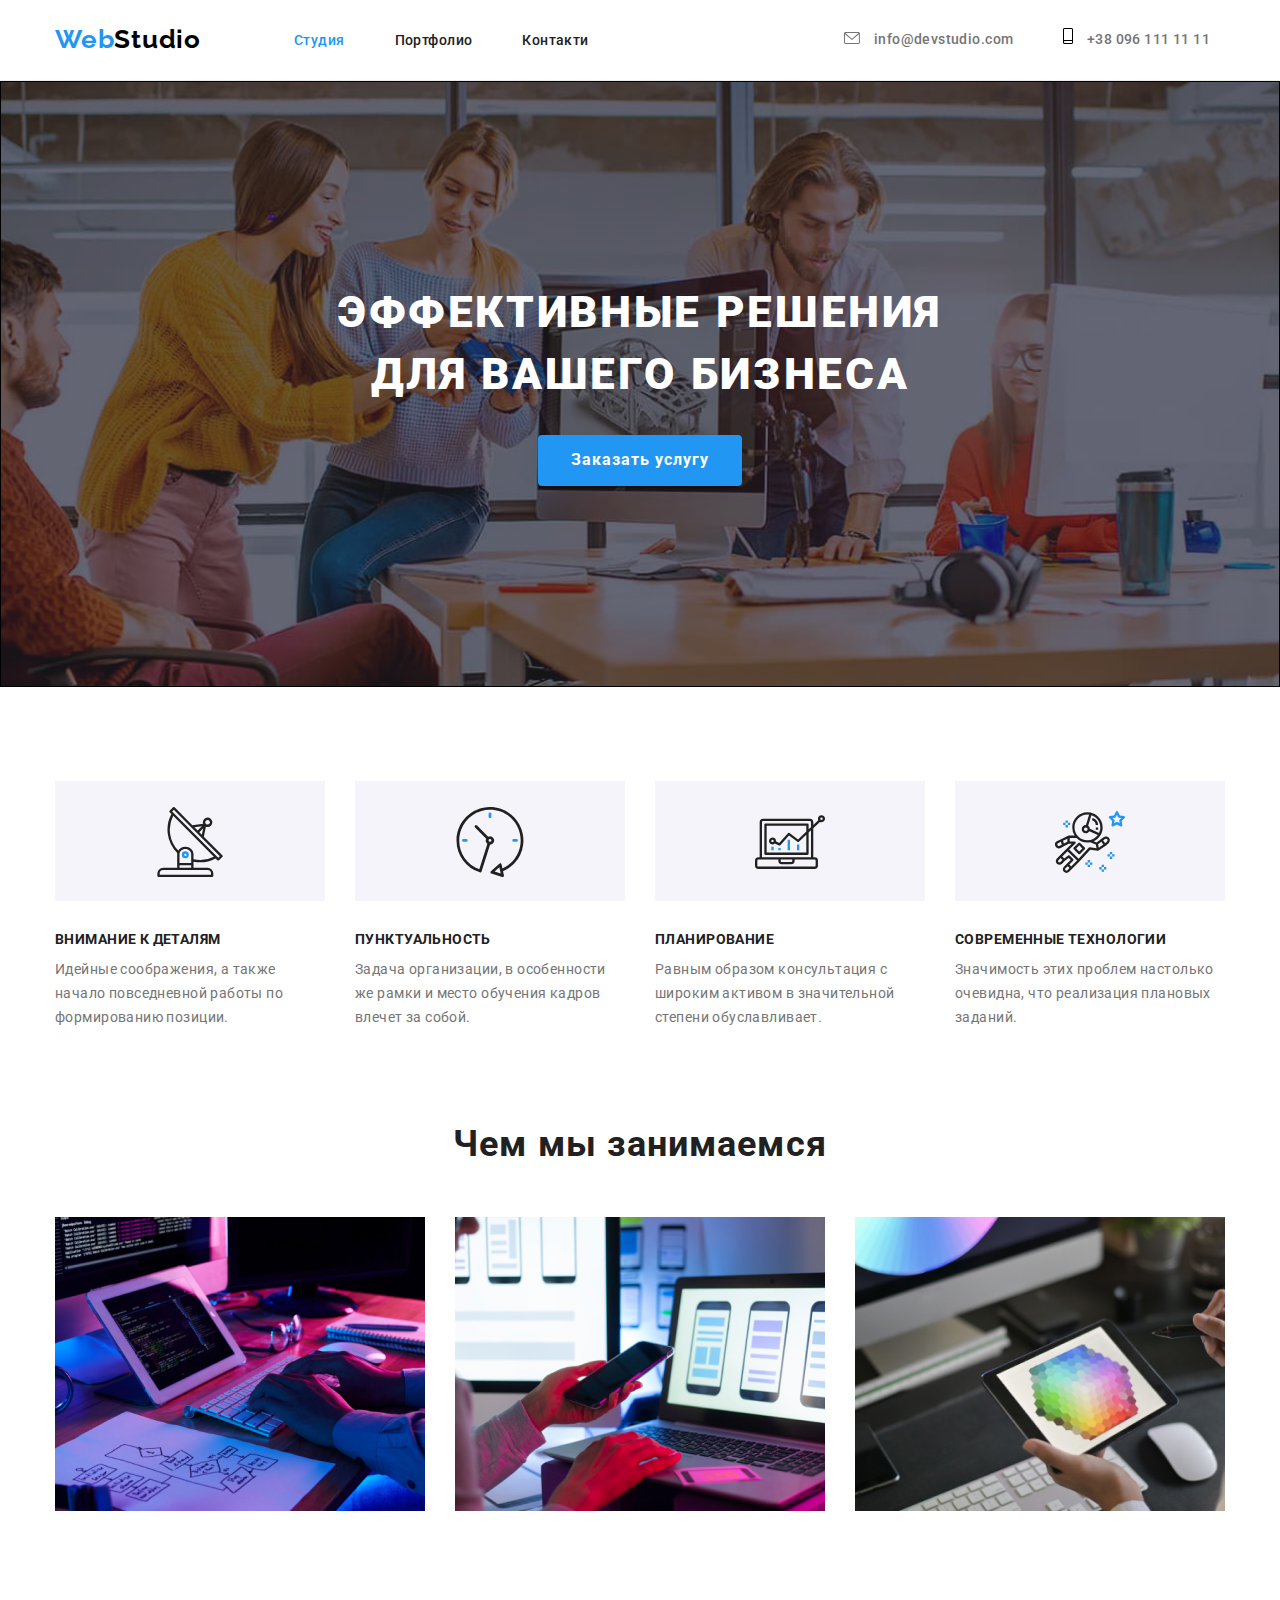
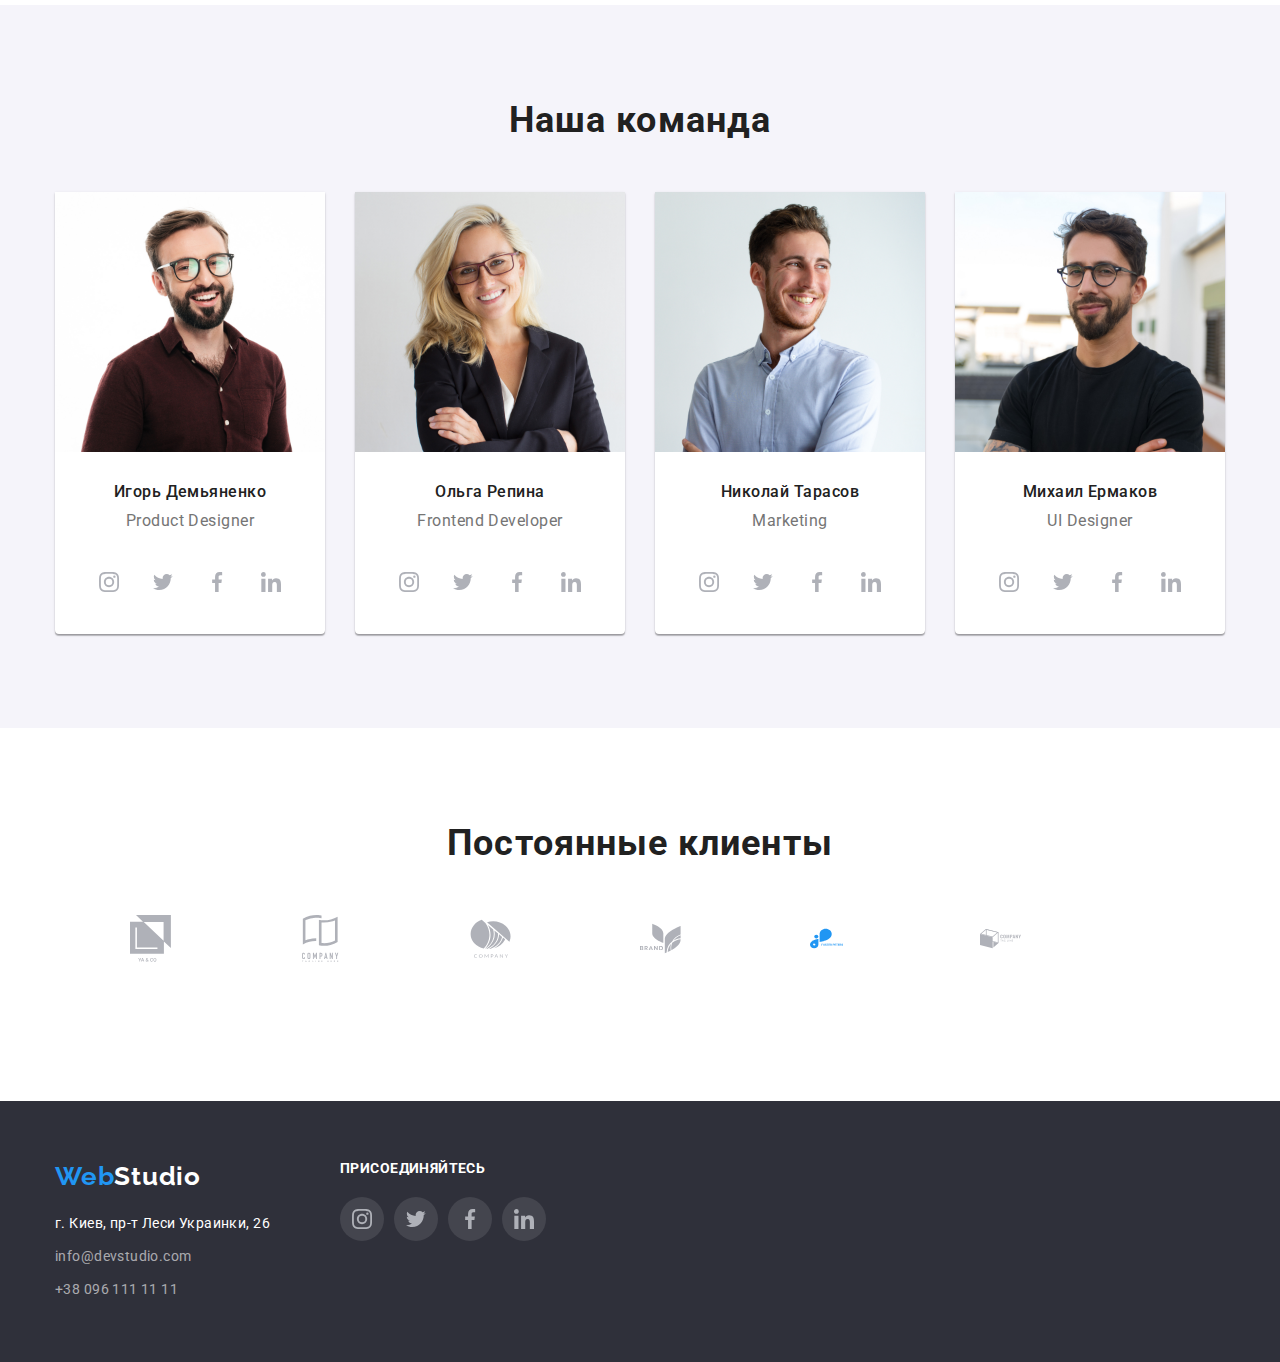
==== commit e3468bed: "добавлены иконки в футтере" ====
--- a/index.html
+++ b/index.html
@@ -365,33 +365,112 @@
       </section>
       <section class="section client-section">
         <div class="container client-container">
-          <h2>Постоянные клиенты</h2>
+          <h2 class="client-header">Постоянные клиенты</h2>
+          <div class="client-box">
+            <ul class="client-list">
+            <li class="icon-client-item">
+              <svg class="icon-client">
+                <use class="icon-group" href="./images/symbol-defsnew.svg#icon-group-1" width="41px" height="47px">
+                </use>
+              </svg>
+            </li>
+            <li class="icon-client-item">
+              <svg class="icon-client">
+                <use class="icon-group" href="./images/symbol-defsnew.svg#icon-group-2" width="41px" height="47px">
+                </use>
+              </svg>
+            </li>
+            <li class="icon-client-item">
+              <svg class="icon-client">
+                <use class="icon-group" href="./images/symbol-defsnew.svg#icon-group-3" width="41px" height="47px">
+                </use>
+              </svg>
+            </li>
+            <li class="icon-client-item">
+              <svg class="icon-client">
+                <use class="icon-group" href="./images/symbol-defsnew.svg#icon-group-4" width="41px" height="47px">
+                </use>
+              </svg>
+            </li>
+            <li class="icon-client-item">
+              <svg class="icon-client">
+                <use class="icon-group" href="./images/symbol-defsnew.svg#icon-group-5" width="41px" height="47px">
+                </use>
+              </svg>
+            </li>
+            <li class="icon-client-item">
+              <svg class="icon-client">
+                <use class="icon-group" href="./images/symbol-defsnew.svg#icon-group-6" width="41px" height="47px">
+                </use>
+              </svg>
+            </li>
+            </ul>
+          </div>
         </div>
         </section>
     </main>
     <footer class="footer">
       <div class="container footer-container">
-        <a class="logo-fotter" href="index.html" >
-            <span class="color-logo-fotter">Web</span>Studio</a
-          >
-        <address class="address-footer">
-            <ul>
-              <li class="address-list">
-                <a class="contact-list" href="#"
-                  ><span class="map">г. Киев, пр-т Леси Украинки, 26</span></a
-                >
-              </li>
-              <li class="address-list">
-                <a class="contact-list" href="mailto:info@devstudio.com "
-                  >info@devstudio.com</a
-                >
-              </li>
-              <li class="address-list">
-                <a class="contact-list" href="tel:+380961111111"
-                  >+38 096 111 11 11</a>
-              </li>
-            </ul>
-        </address>
+        <div>
+          <a class="logo-fotter" href="index.html" >
+              <span class="color-logo-fotter">Web</span>Studio</a
+            >
+          <address class="address-footer">
+              <ul>
+                <li class="address-list">
+                  <a class="contact-list" href="#"
+                    ><span class="map">г. Киев, пр-т Леси Украинки, 26</span></a
+                  >
+                </li>
+                <li class="address-list">
+                  <a class="contact-list" href="mailto:info@devstudio.com "
+                    >info@devstudio.com</a
+                  >
+                </li>
+                <li class="address-list">
+                  <a class="contact-list" href="tel:+380961111111"
+                    >+38 096 111 11 11</a>
+                </li>
+              </ul>
+          </address>
+        </div>
+        <div class="footer-icon-box">
+          <h2 class="footer-icon-header">Присоединяйтесь</h2>
+          <ul class="footer-icon-list">
+          <li class="socials-item">
+            <a href="#" class="socials-link-footer">
+                        <svg class="socials-icon" width="20px" height="20px">
+                    <use href="./images/symbol-defsnew.svg#icon-instagram">
+                    </use>
+                   </svg>
+            </a>
+          </li>
+          <li class="socials-item">
+            <a href="#" class="socials-link-footer">
+                        <svg class="socials-icon" width="20px" height="20px">
+                    <use href="./images/symbol-defsnew.svg#icon-twitter">
+                    </use>
+                  </svg>
+                    </a>
+          </li>
+          <li class="socials-item">
+            <a href="#" class="socials-link-footer">
+                        <svg class="socials-icon" width="20px" height="20px">
+                    <use href="./images/symbol-defsnew.svg#icon-facebook">
+                    </use>
+                  </svg>
+                    </a>
+          </li>
+          <li class="socials-item">
+            <a href="#" class="socials-link-footer">
+                        <svg class="socials-icon" width="20px" height="20px">
+                    <use href="./images/symbol-defsnew.svg#icon-linkedin">
+                    </use>
+                  </svg>
+                    </a>
+          </li>
+          </ul>
+        </div>
       </div>
     </footer>
   </body>
--- a/css/slyles.css
+++ b/css/slyles.css
@@ -10,6 +10,7 @@
     --color-fotter-contact:rgba(255, 255, 255, 0.6);
     --color-button:#F5F4FA;
     --cardset-gap: 30px;
+    --icon-gap:10px;
     --box-shadow:0px 1px 3px rgba(0, 0, 0, 0.12),
         0px 1px 1px rgba(0, 0, 0, 0.14),
         0px 2px 1px rgba(0, 0, 0, 0.2);
@@ -532,6 +533,17 @@
         text-align: center;
         margin: auto;
 }
+.client-header { 
+    font-weight: 700;
+        font-size: 36px;
+        line-height: 1.2;
+        color: var(--heder-list);
+        letter-spacing: 0.03em;
+        display: block;
+        text-align: center;
+        margin-bottom: 50px;
+
+}
 .socials {
     /* display: block;
     flex-wrap: wrap;
@@ -540,15 +552,19 @@
 .socials-list {
     display: flex;
     flex-wrap: wrap;
-    flex-basis: calc(100%/4 - var(--cardset-gap));
+    flex-basis: calc(100%/4 - var(--icon-gap));
     justify-content: center;
     align-items: center;
 }
 .socials-item {
     width: 44px;
     height: 44px;
+    margin-left: 10px;
     margin-bottom: 30px;
     fill:var(--fill-icon-socials);
+}
+.socials-item:first-child {
+    margin-left: 0;
 }
 .socials-link {
     width: 100%;
@@ -561,4 +577,73 @@
     background-color: var(--color-blue);
     border-radius: 100%;
     fill: white;
+}
+.icon-client-item {
+    display: flex;
+    justify-content: center;
+    align-items: center;
+}
+.icon-client {
+    display: flex;
+    flex: content;
+    justify-content: center;
+    align-items: center;
+    /* width: 100%;
+    height: 100%; */
+    width: 170px;
+    height: 92px;
+}
+.client-box {
+    /* display: flex;
+    flex-wrap: wrap;
+    flex-basis: calc(100%/6 - var(--cardset-gap));
+    justify-content: center;
+    align-items: center; */
+}
+.client-list {
+    display: flex;
+    flex-wrap: wrap;
+    flex-basis: calc(100%/6 - var(--cardset-gap));
+    justify-content: center;
+    align-items: center;
+}
+.icon-group {
+    display: flex;
+    justify-content: center;
+    align-items: center;
+}
+.footer-container {
+    display: flex;
+}
+.footer-icon-header {
+    font-family: 'Roboto';
+    font-style: normal;
+    font-weight: 700;
+    font-size: 14px;
+    line-height: 1.14;
+    letter-spacing: 0.03em;
+    text-transform: uppercase;
+}
+.footer-icon-box {
+    width: 206px;
+    height: 80px;
+    margin-left: 70px;
+}
+.footer-icon-list {
+    display: flex;
+    flex-wrap: wrap;
+    flex-basis: calc(100%/4 - var(--icon-gap));
+    justify-content: center;
+    align-items: center;
+    margin-top: 20px;
+}
+
+.socials-link-footer {
+    width: 100%;
+    height: 100%;
+    display: flex;
+    justify-content: center;
+    align-items: center;
+    background-color: rgba(255, 255, 255, 0.1);
+    border-radius: 50%;
 }--- a/css/slyles.css
+++ b/css/slyles.css
@@ -10,6 +10,7 @@
     --color-fotter-contact:rgba(255, 255, 255, 0.6);
     --color-button:#F5F4FA;
     --cardset-gap: 30px;
+    --icon-gap:10px;
     --box-shadow:0px 1px 3px rgba(0, 0, 0, 0.12),
         0px 1px 1px rgba(0, 0, 0, 0.14),
         0px 2px 1px rgba(0, 0, 0, 0.2);
@@ -532,6 +533,17 @@
         text-align: center;
         margin: auto;
 }
+.client-header { 
+    font-weight: 700;
+        font-size: 36px;
+        line-height: 1.2;
+        color: var(--heder-list);
+        letter-spacing: 0.03em;
+        display: block;
+        text-align: center;
+        margin-bottom: 50px;
+
+}
 .socials {
     /* display: block;
     flex-wrap: wrap;
@@ -540,15 +552,19 @@
 .socials-list {
     display: flex;
     flex-wrap: wrap;
-    flex-basis: calc(100%/4 - var(--cardset-gap));
+    flex-basis: calc(100%/4 - var(--icon-gap));
     justify-content: center;
     align-items: center;
 }
 .socials-item {
     width: 44px;
     height: 44px;
+    margin-left: 10px;
     margin-bottom: 30px;
     fill:var(--fill-icon-socials);
+}
+.socials-item:first-child {
+    margin-left: 0;
 }
 .socials-link {
     width: 100%;
@@ -561,4 +577,73 @@
     background-color: var(--color-blue);
     border-radius: 100%;
     fill: white;
+}
+.icon-client-item {
+    display: flex;
+    justify-content: center;
+    align-items: center;
+}
+.icon-client {
+    display: flex;
+    flex: content;
+    justify-content: center;
+    align-items: center;
+    /* width: 100%;
+    height: 100%; */
+    width: 170px;
+    height: 92px;
+}
+.client-box {
+    /* display: flex;
+    flex-wrap: wrap;
+    flex-basis: calc(100%/6 - var(--cardset-gap));
+    justify-content: center;
+    align-items: center; */
+}
+.client-list {
+    display: flex;
+    flex-wrap: wrap;
+    flex-basis: calc(100%/6 - var(--cardset-gap));
+    justify-content: center;
+    align-items: center;
+}
+.icon-group {
+    display: flex;
+    justify-content: center;
+    align-items: center;
+}
+.footer-container {
+    display: flex;
+}
+.footer-icon-header {
+    font-family: 'Roboto';
+    font-style: normal;
+    font-weight: 700;
+    font-size: 14px;
+    line-height: 1.14;
+    letter-spacing: 0.03em;
+    text-transform: uppercase;
+}
+.footer-icon-box {
+    width: 206px;
+    height: 80px;
+    margin-left: 70px;
+}
+.footer-icon-list {
+    display: flex;
+    flex-wrap: wrap;
+    flex-basis: calc(100%/4 - var(--icon-gap));
+    justify-content: center;
+    align-items: center;
+    margin-top: 20px;
+}
+
+.socials-link-footer {
+    width: 100%;
+    height: 100%;
+    display: flex;
+    justify-content: center;
+    align-items: center;
+    background-color: rgba(255, 255, 255, 0.1);
+    border-radius: 50%;
 }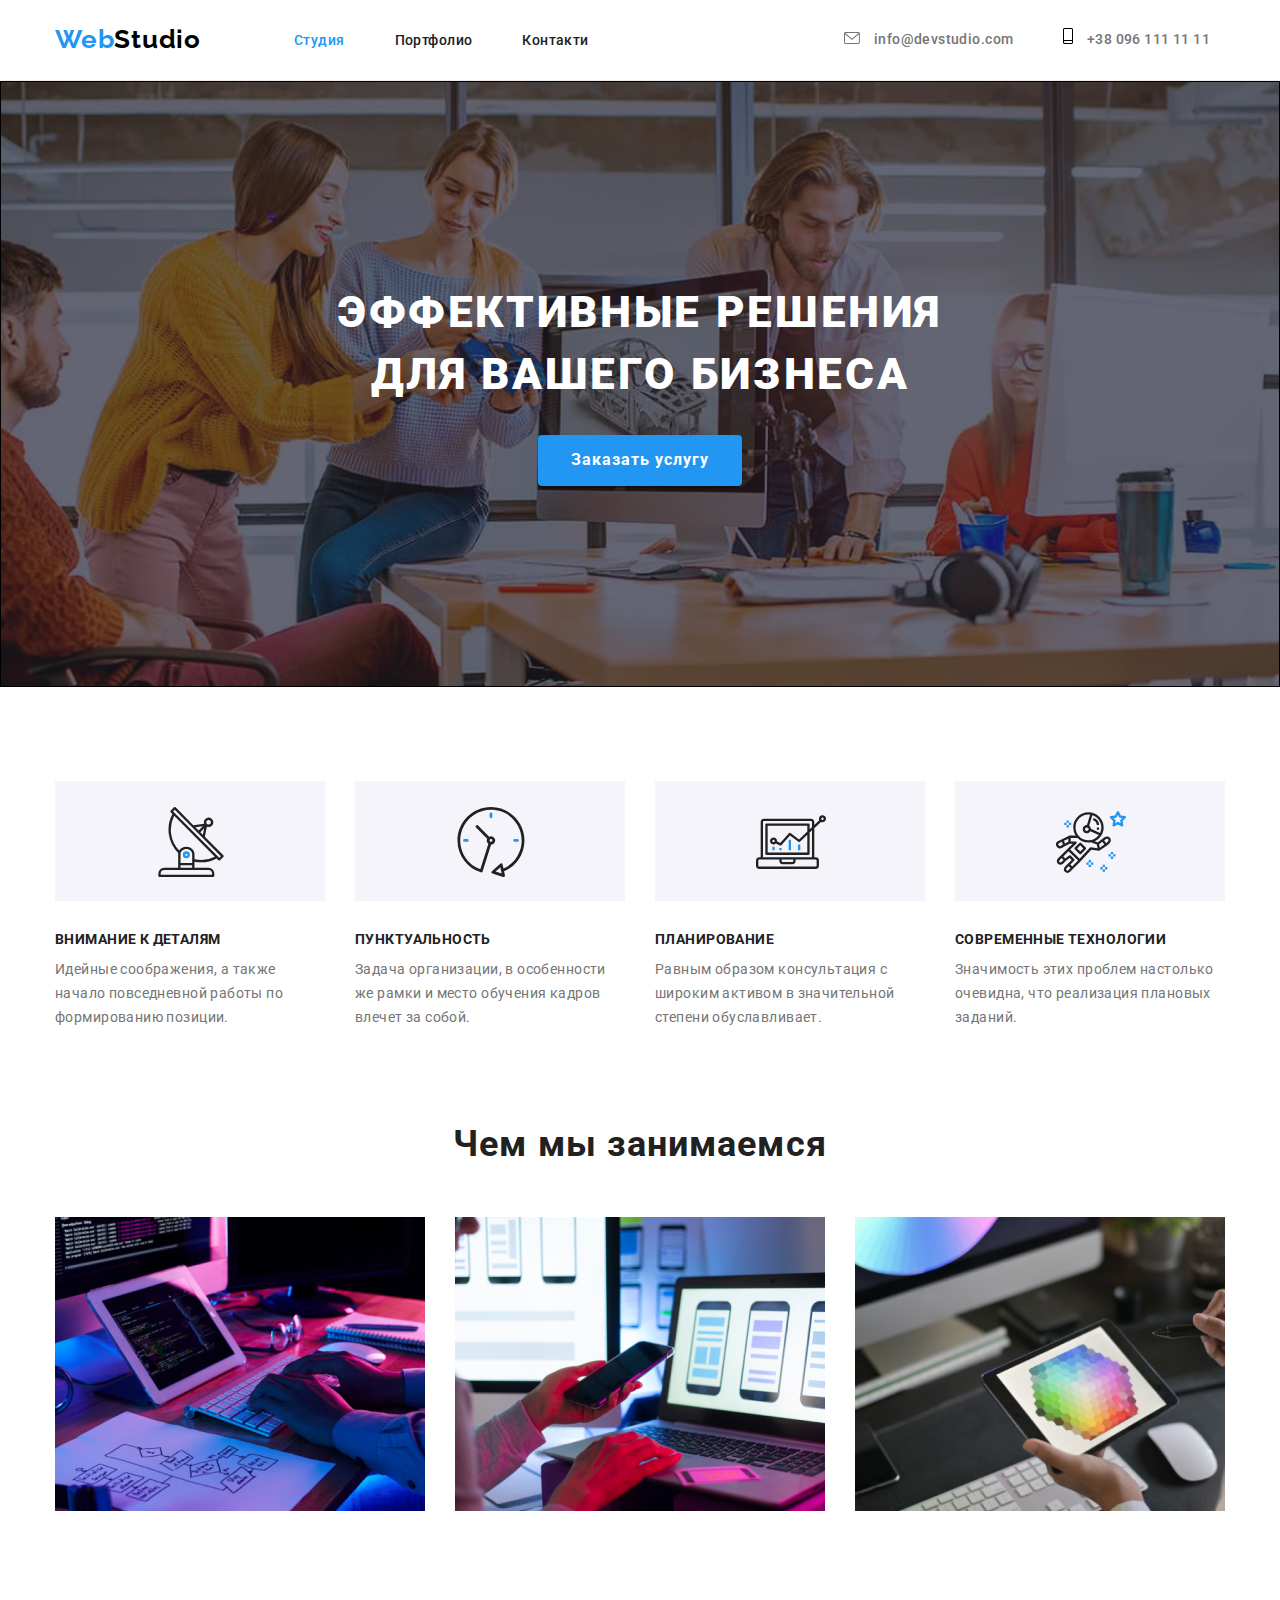
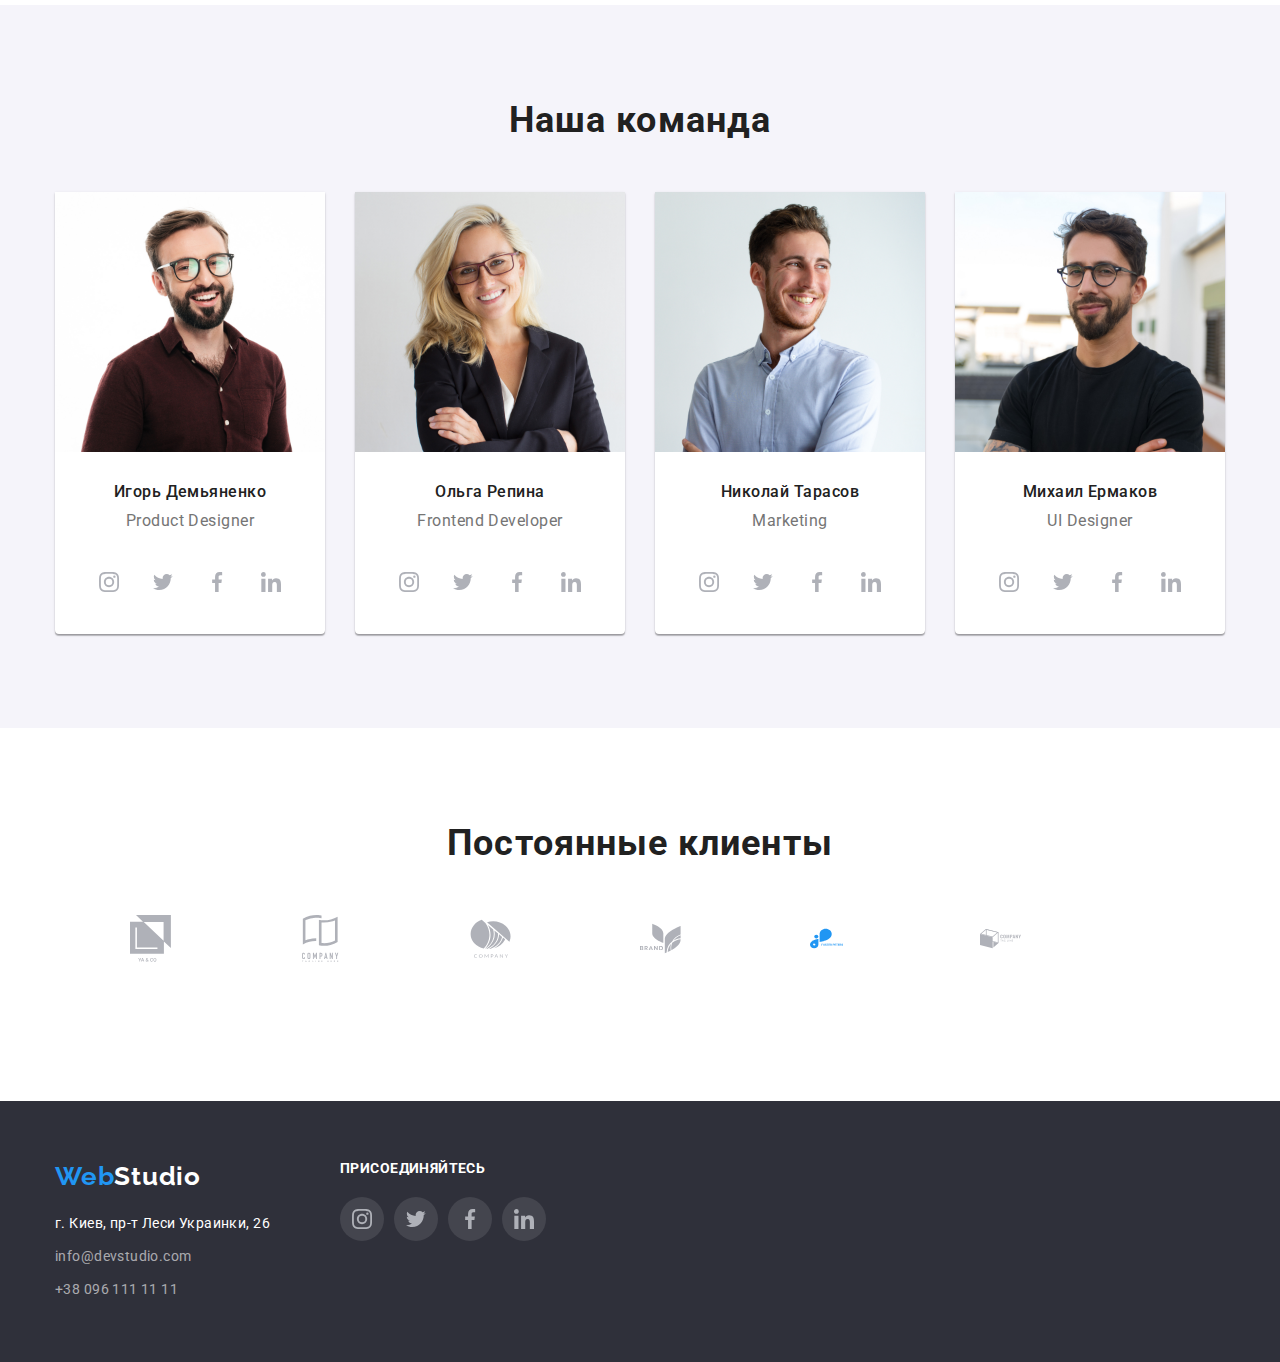
==== commit 3f7e2051: "добавлены иконки" ====
--- a/index.html
+++ b/index.html
@@ -81,7 +81,7 @@
             <li class="item-list">
               <div class="icon-box">
                 <svg class="icon">
-                  <use href="./images/symbol-defsnew.svg#icon-antenna">
+                  <use class="icon-item" href="./images/symbol-defsnew.svg#icon-antenna" width="70px" height="70px">
                   </use>
                 </svg>
               </div>
@@ -95,7 +95,7 @@
             <li class="item-list">
               <div class="icon-box">
                 <svg class="icon">
-                  <use href="./images/symbol-defsnew.svg#icon-clock">
+                  <use class="icon-item" href="./images/symbol-defsnew.svg#icon-clock" width="70px" height="70px">
                   </use>
                 </svg>
               </div>
@@ -108,7 +108,7 @@
             <li class="item-list">
               <div class="icon-box">
                 <svg class="icon">
-                  <use href="./images/symbol-defsnew.svg#icon-diagram">
+                  <use class="icon-item" href="./images/symbol-defsnew.svg#icon-diagram" width="70px" height="70px">
                   </use>
                 </svg>
               </div>
@@ -121,7 +121,7 @@
             <li class="item-list">
               <div class="icon-box">
                 <svg class="icon">
-                  <use href="./images/symbol-defsnew.svg#icon-astronaut"></use>
+                  <use class="icon-item" href="./images/symbol-defsnew.svg#icon-astronaut" width="70px" height="70px"></use>
                 </svg>
               </div>
               <h3 class="action">Современные технологии</h3>
--- a/css/slyles.css
+++ b/css/slyles.css
@@ -365,6 +365,10 @@
     letter-spacing: 0.06em;
     margin-bottom: 4px;
 }
+.product-link {
+    text-decoration: none;
+    
+}
 .type {
     font-family: 'Roboto', sans-serif;
         font-size: 16px;
@@ -471,7 +475,12 @@
     margin-top: 30px;
     background-color: var(--color-main);
 }
-
+.item-app:hover {
+    box-shadow: 0px 1px 1px rgba(0, 0, 0, 0.12), 0px 4px 4px rgba(0, 0, 0, 0.06), 1px 4px 6px rgba(0, 0, 0, 0.16);
+}
+.item-app:focus {
+    box-shadow: 0px 1px 1px rgba(0, 0, 0, 0.12), 0px 4px 4px rgba(0, 0, 0, 0.06), 1px 4px 6px rgba(0, 0, 0, 0.16);
+}
 .app-content {
     padding-top: 20px;
     padding-right: 24px;
@@ -501,10 +510,14 @@
 }
 .icon {
     background-color: var(--color-button);
-    width: 70px;
-    height: 70px;
-    background-position: center;
     margin-top: 25px;
+    margin-left: 100px;
+    /* align-items: center; */
+    /* justify-content: center; */
+   
+}
+.icon-item {
+    background-position: 100px 25px;
 }
 .icon-header-envelope {
     width: 16px;
@@ -580,14 +593,16 @@
 }
 .icon-client-item {
     display: flex;
-    justify-content: center;
-    align-items: center;
+    /* justify-content: center;
+    align-items: center; */
+    
 }
 .icon-client {
     display: flex;
     flex: content;
     justify-content: center;
     align-items: center;
+    background-position: center;
     /* width: 100%;
     height: 100%; */
     width: 170px;
@@ -611,6 +626,7 @@
     display: flex;
     justify-content: center;
     align-items: center;
+    background-position: center;
 }
 .footer-container {
     display: flex;
--- a/css/slyles.css
+++ b/css/slyles.css
@@ -365,6 +365,10 @@
     letter-spacing: 0.06em;
     margin-bottom: 4px;
 }
+.product-link {
+    text-decoration: none;
+    
+}
 .type {
     font-family: 'Roboto', sans-serif;
         font-size: 16px;
@@ -471,7 +475,12 @@
     margin-top: 30px;
     background-color: var(--color-main);
 }
-
+.item-app:hover {
+    box-shadow: 0px 1px 1px rgba(0, 0, 0, 0.12), 0px 4px 4px rgba(0, 0, 0, 0.06), 1px 4px 6px rgba(0, 0, 0, 0.16);
+}
+.item-app:focus {
+    box-shadow: 0px 1px 1px rgba(0, 0, 0, 0.12), 0px 4px 4px rgba(0, 0, 0, 0.06), 1px 4px 6px rgba(0, 0, 0, 0.16);
+}
 .app-content {
     padding-top: 20px;
     padding-right: 24px;
@@ -501,10 +510,14 @@
 }
 .icon {
     background-color: var(--color-button);
-    width: 70px;
-    height: 70px;
-    background-position: center;
     margin-top: 25px;
+    margin-left: 100px;
+    /* align-items: center; */
+    /* justify-content: center; */
+   
+}
+.icon-item {
+    background-position: 100px 25px;
 }
 .icon-header-envelope {
     width: 16px;
@@ -580,14 +593,16 @@
 }
 .icon-client-item {
     display: flex;
-    justify-content: center;
-    align-items: center;
+    /* justify-content: center;
+    align-items: center; */
+    
 }
 .icon-client {
     display: flex;
     flex: content;
     justify-content: center;
     align-items: center;
+    background-position: center;
     /* width: 100%;
     height: 100%; */
     width: 170px;
@@ -611,6 +626,7 @@
     display: flex;
     justify-content: center;
     align-items: center;
+    background-position: center;
 }
 .footer-container {
     display: flex;
